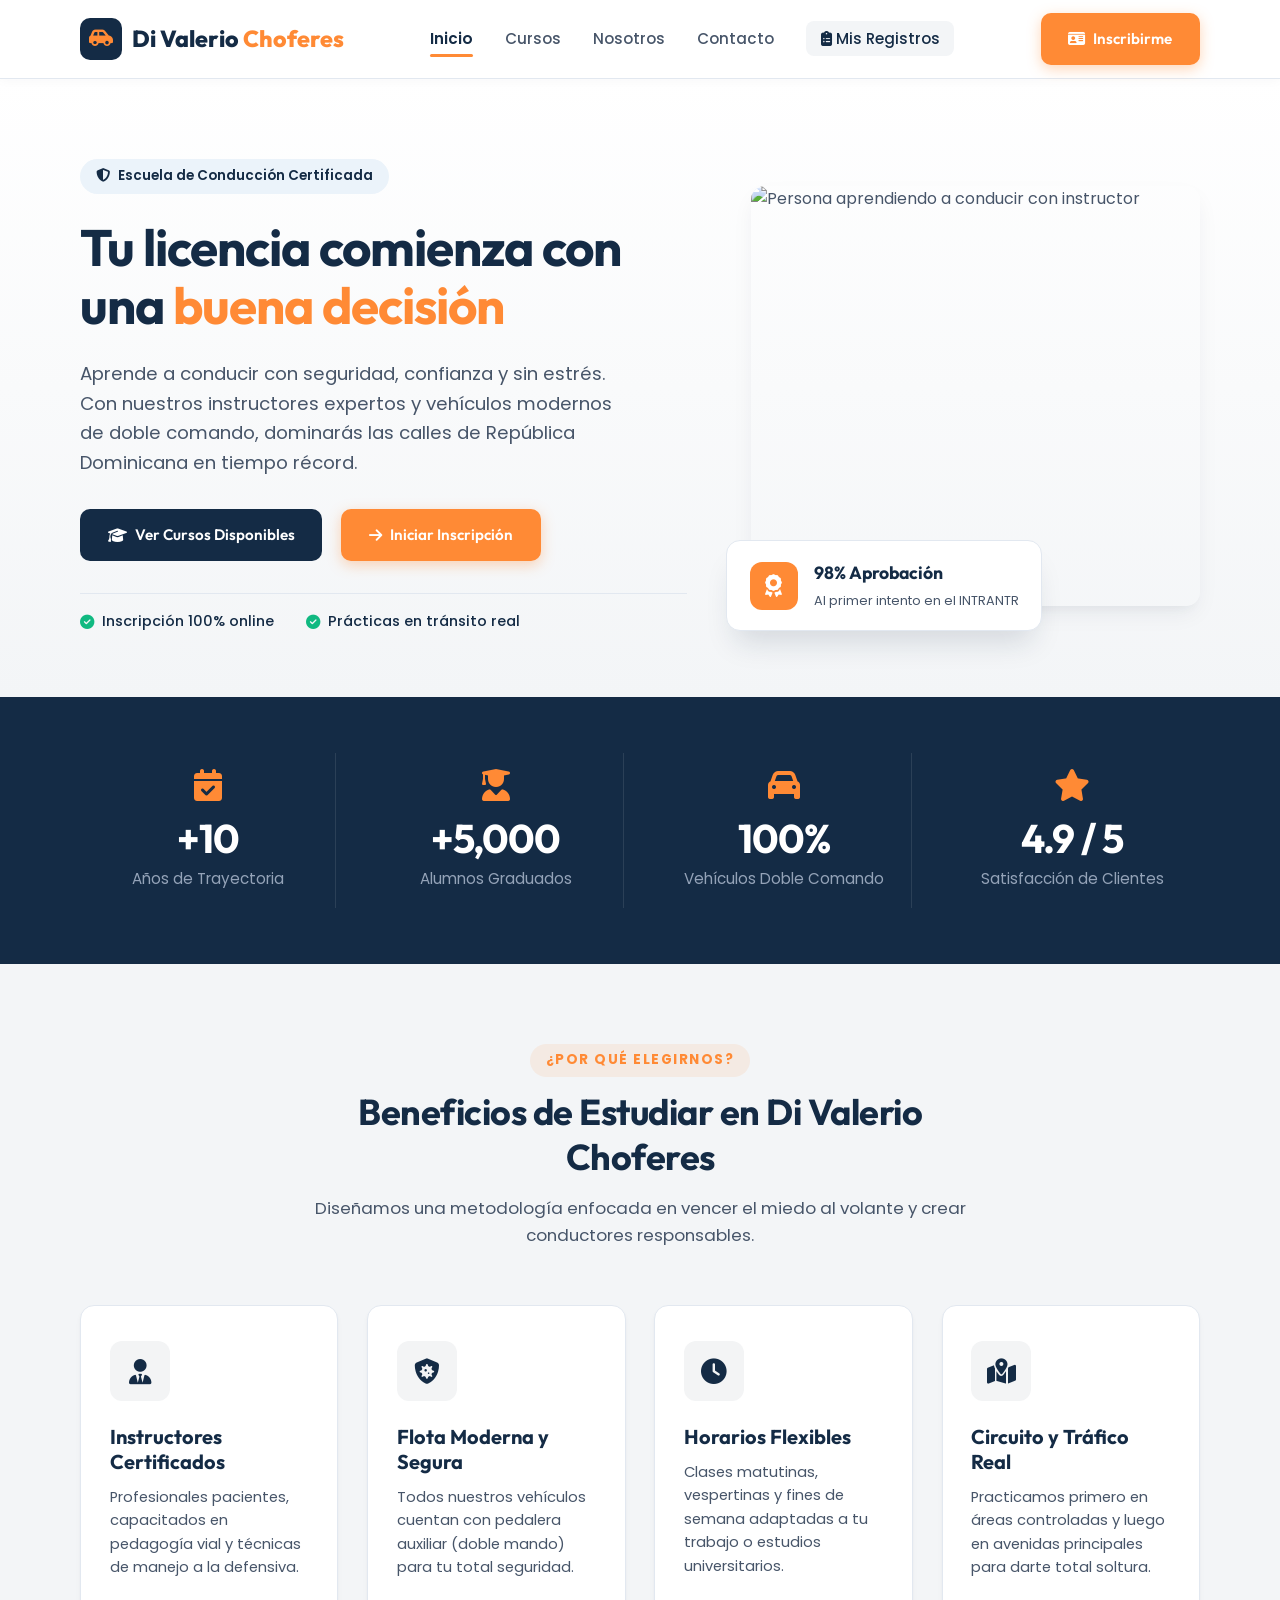
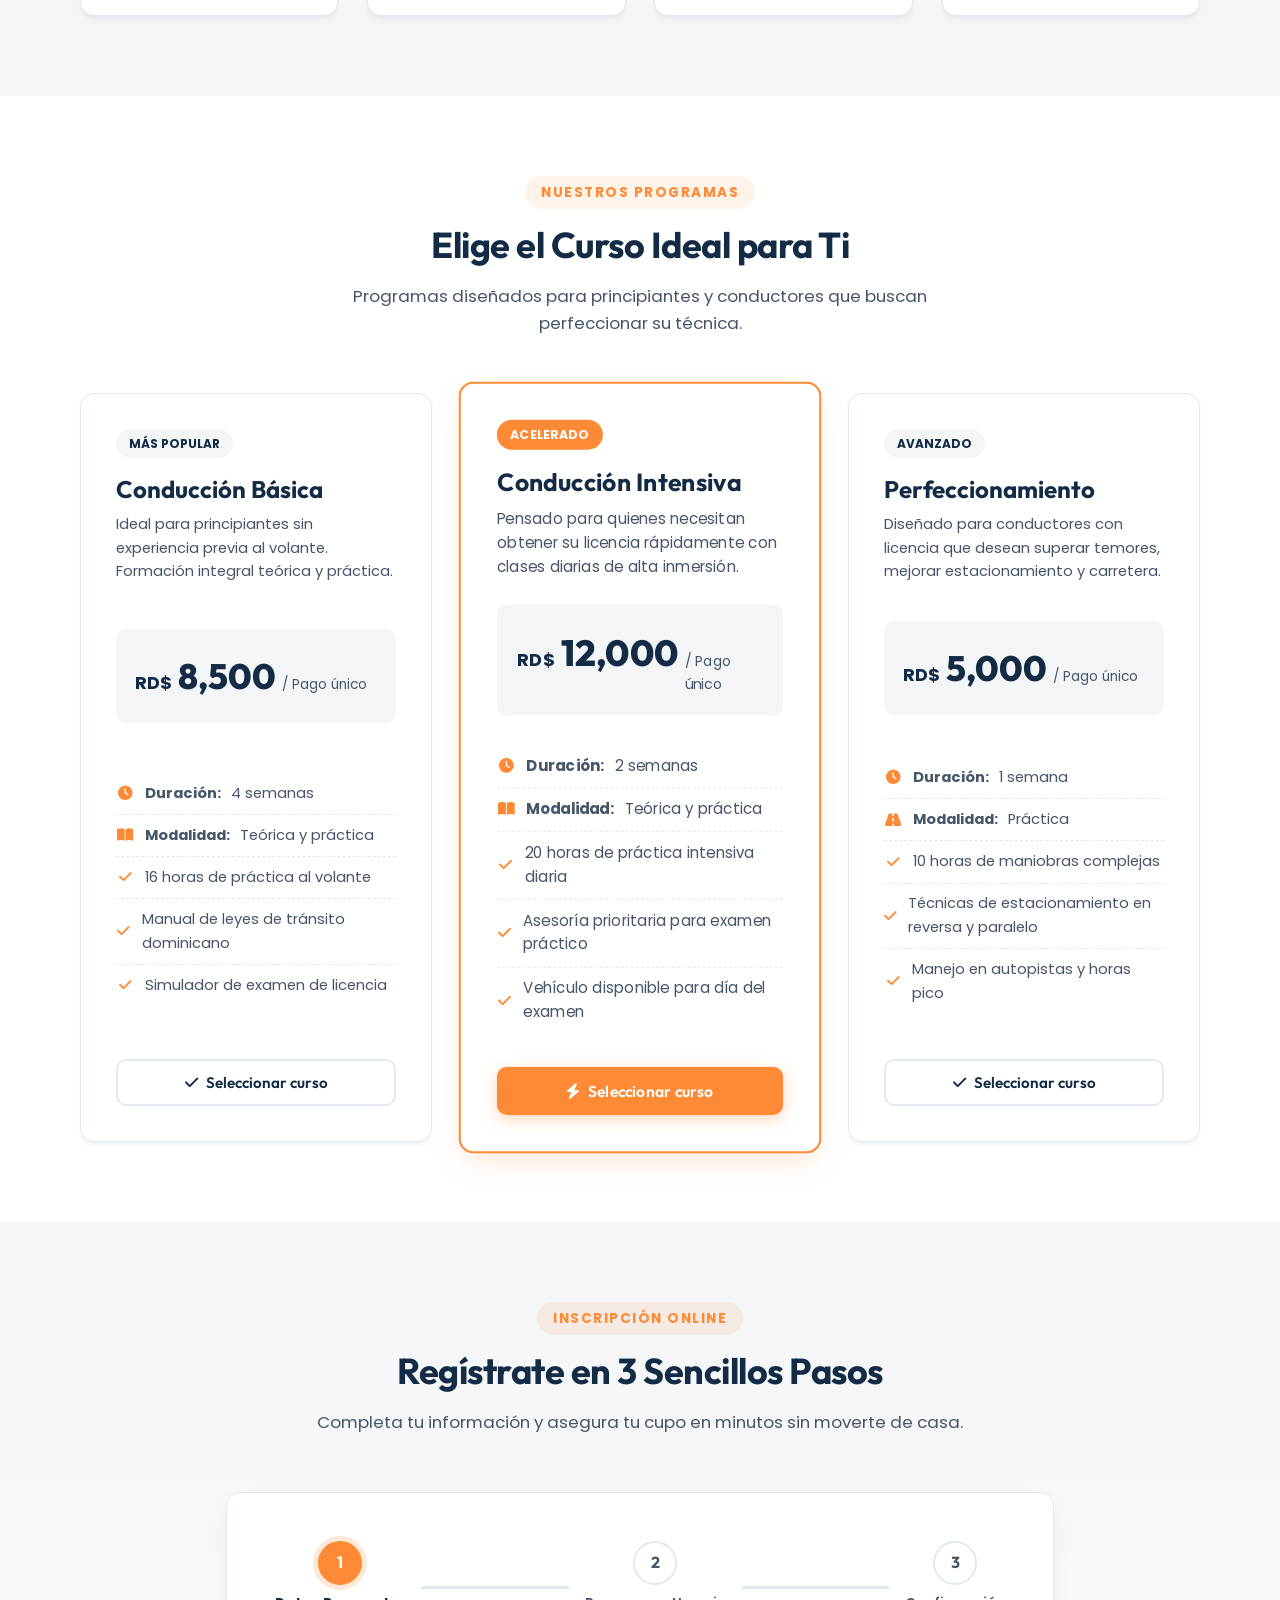
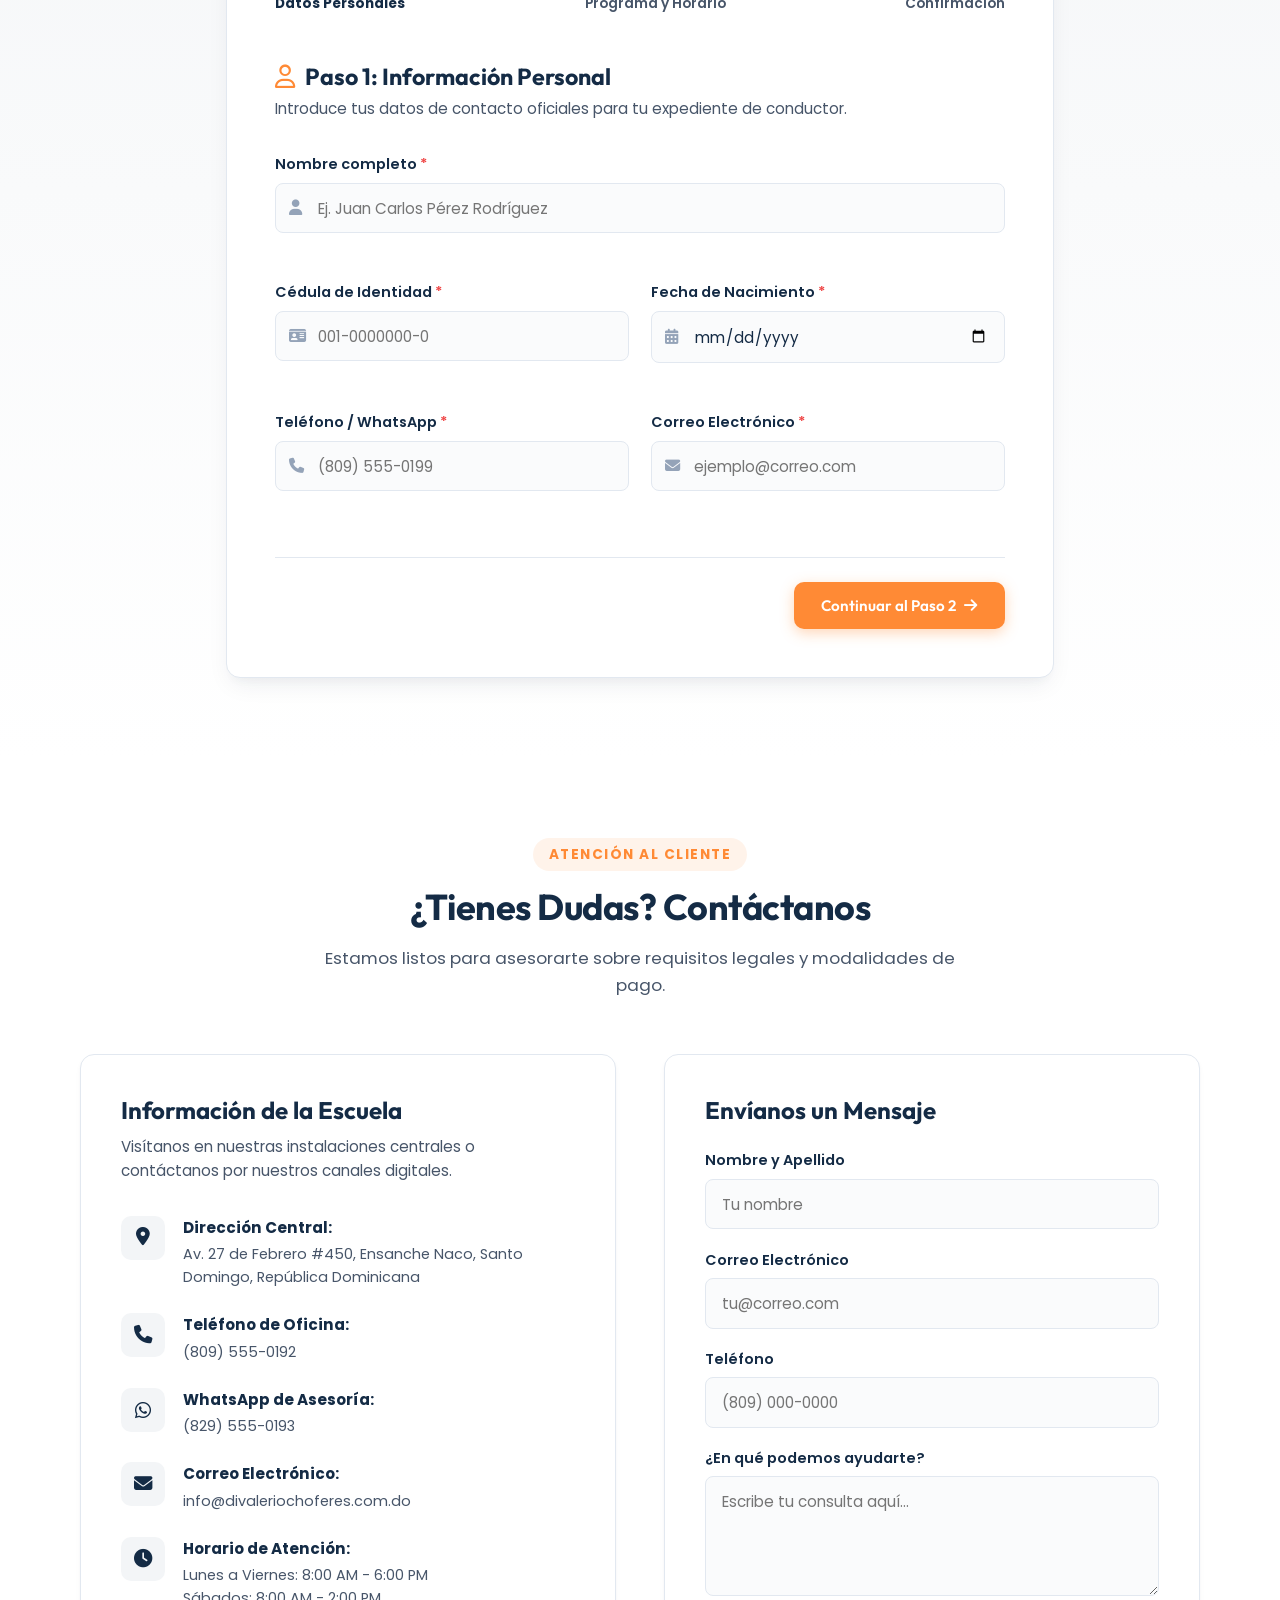
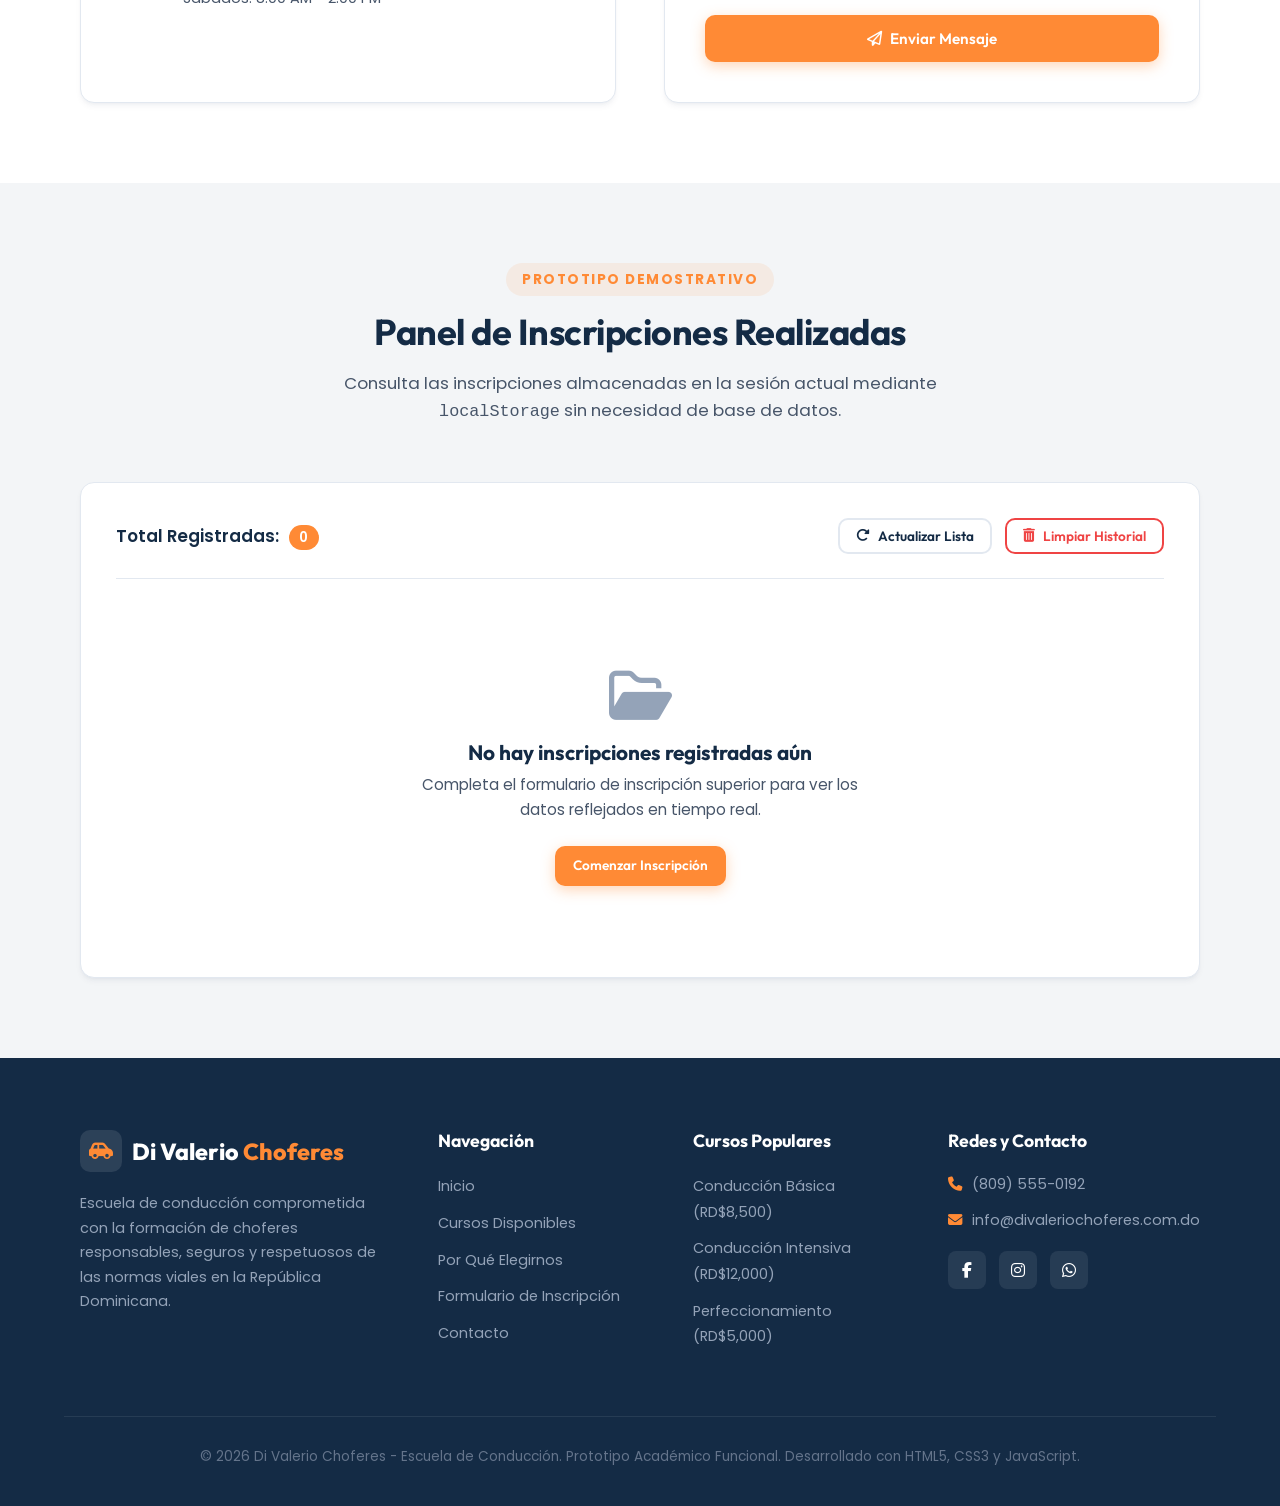
==== index.html @ 30ecd981 "Actualizando proyecto" ====
<!DOCTYPE html>
<html lang="es">
<head>
    <meta charset="UTF-8">
    <meta name="viewport" content="width=device-width, initial-scale=1.0">
    <title>Di Valerio Choferes | Escuela de Conducción</title>

    <link rel="preconnect" href="https://fonts.googleapis.com">
    <link rel="preconnect" href="https://fonts.gstatic.com" crossorigin>
    <link href="https://fonts.googleapis.com/css2?family=Outfit:wght@400;500;600;700;800&family=Poppins:wght@300;400;500;600&display=swap" rel="stylesheet">

    <link rel="stylesheet" href="https://cdnjs.cloudflare.com/ajax/libs/font-awesome/6.5.1/css/all.min.css">

    <link rel="stylesheet" href="css/estilos.css">
</head>
<body>

    <!-- =========================================================
         1. BARRA DE NAVEGACIÓN (HEADER & NAVBAR)
         Permite moverse entre las secciones y acceder al botón de inscripción.
    ========================================================== -->
    <header class="header">
        <nav class="navbar contenedor">

            <a href="#inicio" class="logo">
                <span class="logo-icono"><i class="fa-solid fa-car-side"></i></span>
                <span class="logo-texto">Di Valerio <span class="logo-resaltado">Choferes</span></span>
            </a>

            <ul class="nav-menu">
                <li><a href="#inicio" class="nav-enlace activo">Inicio</a></li>
                <li><a href="#cursos" class="nav-enlace">Cursos</a></li>
                <li><a href="#nosotros" class="nav-enlace">Nosotros</a></li>
                <li><a href="#contacto" class="nav-enlace">Contacto</a></li>
                <li><a href="#panel-inscripciones" class="nav-enlace enlace-panel"><i class="fa-solid fa-clipboard-list"></i> Mis Registros</a></li>
            </ul>

            <div class="nav-acciones">
                <a href="#inscripcion" class="btn btn-naranja">
                    <i class="fa-solid fa-id-card"></i> Inscribirme
                </a>
            </div>
        </nav>
    </header>

    <main>
        <!-- =========================================================
             2. SECCIÓN DE INICIO (HERO SECTION)
             Presenta la propuesta de valor y mensaje principal.
        ========================================================== -->
        <section id="inicio" class="hero-seccion">
            <div class="contenedor hero-grid">

                <div class="hero-contenido">
                    <span class="insignia"><i class="fa-solid fa-shield-halved"></i> Escuela de Conducción Certificada</span>
                    <h1 class="hero-titulo">Tu licencia comienza con una <span class="texto-naranja">buena decisión</span></h1>
                    <p class="hero-descripcion">
                        Aprende a conducir con seguridad, confianza y sin estrés. Con nuestros instructores expertos y 
                        vehículos modernos de doble comando, dominarás las calles de República Dominicana en tiempo récord.
                    </p>
                    
                    <div class="hero-botones">
                        <a href="#cursos" class="btn btn-azul">
                            <i class="fa-solid fa-graduation-cap"></i> Ver Cursos Disponibles
                        </a>
                        <a href="#inscripcion" class="btn btn-naranja">
                            <i class="fa-solid fa-arrow-right"></i> Iniciar Inscripción
                        </a>
                    </div>

                    <div class="hero-garantias">
                        <div class="garantia-item">
                            <i class="fa-solid fa-circle-check"></i>
                            <span>Inscripción 100% online</span>
                        </div>
                        <div class="garantia-item">
                            <i class="fa-solid fa-circle-check"></i>
                            <span>Prácticas en tránsito real</span>
                        </div>
                    </div>
                </div>

                <div class="hero-visual">
                    <div class="tarjeta-imagen-hero">

                        <img src="https://images.unsplash.com/photo-1449965408869-eaa3f722e40d?auto=format&fit=crop&w=800&q=80" alt="Persona aprendiendo a conducir con instructor" class="hero-img">
                        
                        <div class="tarjeta-flotante">
                            <div class="icono-flotante">
                                <i class="fa-solid fa-award"></i>
                            </div>
                            <div class="texto-flotante">
                                <strong>98% Aprobación</strong>
                                <span>Al primer intento en el INTRANTR</span>
                            </div>
                        </div>
                    </div>
                </div>
            </div>
        </section>

        <!-- =========================================================
             3. SECCIÓN DE ESTADÍSTICAS
             Muestra datos de confianza y credibilidad de la escuela.
        ========================================================== -->
        <section class="estadisticas-seccion">
            <div class="contenedor stats-grid">
                <div class="stat-card">
                    <i class="fa-solid fa-calendar-check stat-icono"></i>
                    <h3 class="stat-numero">+10</h3>
                    <p class="stat-etiqueta">Años de Trayectoria</p>
                </div>
                <div class="stat-card">
                    <i class="fa-solid fa-user-graduate stat-icono"></i>
                    <h3 class="stat-numero">+5,000</h3>
                    <p class="stat-etiqueta">Alumnos Graduados</p>
                </div>
                <div class="stat-card">
                    <i class="fa-solid fa-car stat-icono"></i>
                    <h3 class="stat-numero">100%</h3>
                    <p class="stat-etiqueta">Vehículos Doble Comando</p>
                </div>
                <div class="stat-card">
                    <i class="fa-solid fa-star stat-icono"></i>
                    <h3 class="stat-numero">4.9 / 5</h3>
                    <p class="stat-etiqueta">Satisfacción de Clientes</p>
                </div>
            </div>
        </section>

        <!-- =========================================================
             4. SECCIÓN NOSOTROS Y BENEFICIOS
             Explica por qué los alumnos eligen Di Valerio Choferes.
        ========================================================== -->
        <section id="nosotros" class="seccion beneficios-seccion">
            <div class="contenedor">
                <div class="seccion-encabezado">
                    <span class="subtitulo-seccion">¿Por qué elegirnos?</span>
                    <h2 class="titulo-seccion">Beneficios de Estudiar en Di Valerio Choferes</h2>
                    <p class="descripcion-seccion">Diseñamos una metodología enfocada en vencer el miedo al volante y crear conductores responsables.</p>
                </div>

                <div class="beneficios-grid">
                    <div class="beneficio-card">
                        <div class="beneficio-icono">
                            <i class="fa-solid fa-user-tie"></i>
                        </div>
                        <h3>Instructores Certificados</h3>
                        <p>Profesionales pacientes, capacitados en pedagogía vial y técnicas de manejo a la defensiva.</p>
                    </div>

                    <div class="beneficio-card">
                        <div class="beneficio-icono">
                            <i class="fa-solid fa-shield-virus"></i>
                        </div>
                        <h3>Flota Moderna y Segura</h3>
                        <p>Todos nuestros vehículos cuentan con pedalera auxiliar (doble mando) para tu total seguridad.</p>
                    </div>

                    <div class="beneficio-card">
                        <div class="beneficio-icono">
                            <i class="fa-solid fa-clock"></i>
                        </div>
                        <h3>Horarios Flexibles</h3>
                        <p>Clases matutinas, vespertinas y fines de semana adaptadas a tu trabajo o estudios universitarios.</p>
                    </div>

                    <div class="beneficio-card">
                        <div class="beneficio-icono">
                            <i class="fa-solid fa-map-location-dot"></i>
                        </div>
                        <h3>Circuito y Tráfico Real</h3>
                        <p>Practicamos primero en áreas controladas y luego en avenidas principales para darte total soltura.</p>
                    </div>
                </div>
            </div>
        </section>

        <!-- =========================================================
             5. SECCIÓN DE CURSOS
             Muestra los tres programas académicos con sus detalles y precios.
        ========================================================== -->
        <section id="cursos" class="seccion cursos-seccion">
            <div class="contenedor">
                <div class="seccion-encabezado">
                    <span class="subtitulo-seccion">Nuestros Programas</span>
                    <h2 class="titulo-seccion">Elige el Curso Ideal para Ti</h2>
                    <p class="descripcion-seccion">Programas diseñados para principiantes y conductores que buscan perfeccionar su técnica.</p>
                </div>

                <div class="cursos-grid">

                    <article class="curso-card" data-curso-id="basico">
                        <div class="curso-header">
                            <span class="curso-badge">Más Popular</span>
                            <h3 class="curso-titulo">Conducción Básica</h3>
                            <p class="curso-descripcion">Ideal para principiantes sin experiencia previa al volante. Formación integral teórica y práctica.</p>
                        </div>
                        <div class="curso-precio-box">
                            <span class="moneda">RD$</span>
                            <span class="precio">8,500</span>
                            <span class="pago-unico">/ Pago único</span>
                        </div>
                        <ul class="curso-detalles">
                            <li><i class="fa-solid fa-clock"></i> <strong>Duración:</strong> 4 semanas</li>
                            <li><i class="fa-solid fa-book-open"></i> <strong>Modalidad:</strong> Teórica y práctica</li>
                            <li><i class="fa-solid fa-check"></i> 16 horas de práctica al volante</li>
                            <li><i class="fa-solid fa-check"></i> Manual de leyes de tránsito dominicano</li>
                            <li><i class="fa-solid fa-check"></i> Simulador de examen de licencia</li>
                        </ul>
                        <div class="curso-footer">
                            <button class="btn btn-outline btn-seleccionar-curso" 
                                    data-nombre="Conducción Básica" 
                                    data-precio="8500" 
                                    data-duracion="4 semanas"
                                    data-modalidad="Teórica y práctica">
                                <i class="fa-solid fa-check"></i> Seleccionar curso
                            </button>
                        </div>
                    </article>

                    <article class="curso-card curso-destacado" data-curso-id="intensivo">
                        <div class="curso-header">
                            <span class="curso-badge badge-destacado">Acelerado</span>
                            <h3 class="curso-titulo">Conducción Intensiva</h3>
                            <p class="curso-descripcion">Pensado para quienes necesitan obtener su licencia rápidamente con clases diarias de alta inmersión.</p>
                        </div>
                        <div class="curso-precio-box">
                            <span class="moneda">RD$</span>
                            <span class="precio">12,000</span>
                            <span class="pago-unico">/ Pago único</span>
                        </div>
                        <ul class="curso-detalles">
                            <li><i class="fa-solid fa-clock"></i> <strong>Duración:</strong> 2 semanas</li>
                            <li><i class="fa-solid fa-book-open"></i> <strong>Modalidad:</strong> Teórica y práctica</li>
                            <li><i class="fa-solid fa-check"></i> 20 horas de práctica intensiva diaria</li>
                            <li><i class="fa-solid fa-check"></i> Asesoría prioritaria para examen práctico</li>
                            <li><i class="fa-solid fa-check"></i> Vehículo disponible para día del examen</li>
                        </ul>
                        <div class="curso-footer">
                            <button class="btn btn-naranja btn-seleccionar-curso" 
                                    data-nombre="Conducción Intensiva" 
                                    data-precio="12000" 
                                    data-duracion="2 semanas"
                                    data-modalidad="Teórica y práctica">
                                <i class="fa-solid fa-bolt"></i> Seleccionar curso
                            </button>
                        </div>
                    </article>

                    <article class="curso-card" data-curso-id="perfeccionamiento">
                        <div class="curso-header">
                            <span class="curso-badge">Avanzado</span>
                            <h3 class="curso-titulo">Perfeccionamiento</h3>
                            <p class="curso-descripcion">Diseñado para conductores con licencia que desean superar temores, mejorar estacionamiento y carretera.</p>
                        </div>
                        <div class="curso-precio-box">
                            <span class="moneda">RD$</span>
                            <span class="precio">5,000</span>
                            <span class="pago-unico">/ Pago único</span>
                        </div>
                        <ul class="curso-detalles">
                            <li><i class="fa-solid fa-clock"></i> <strong>Duración:</strong> 1 semana</li>
                            <li><i class="fa-solid fa-road"></i> <strong>Modalidad:</strong> Práctica</li>
                            <li><i class="fa-solid fa-check"></i> 10 horas de maniobras complejas</li>
                            <li><i class="fa-solid fa-check"></i> Técnicas de estacionamiento en reversa y paralelo</li>
                            <li><i class="fa-solid fa-check"></i> Manejo en autopistas y horas pico</li>
                        </ul>
                        <div class="curso-footer">
                            <button class="btn btn-outline btn-seleccionar-curso" 
                                    data-nombre="Perfeccionamiento de Conducción" 
                                    data-precio="5000" 
                                    data-duracion="1 semana"
                                    data-modalidad="Práctica">
                                <i class="fa-solid fa-check"></i> Seleccionar curso
                            </button>
                        </div>
                    </article>
                </div>
            </div>
        </section>

        <!-- =========================================================
             6. PROCESO DE INSCRIPCIÓN (FORMULARIO EN 3 PASOS)
             Flujo guiado para registrarse online sin acudir a la escuela.
        ========================================================== -->
        <section id="inscripcion" class="seccion inscripcion-seccion">
            <div class="contenedor contenedor-estrecho">
                <div class="seccion-encabezado">
                    <span class="subtitulo-seccion">Inscripción Online</span>
                    <h2 class="titulo-seccion">Regístrate en 3 Sencillos Pasos</h2>
                    <p class="descripcion-seccion">Completa tu información y asegura tu cupo en minutos sin moverte de casa.</p>
                </div>

                <div class="inscripcion-caja">

                    <div class="barra-pasos">
                        <div class="paso-indicador activo" id="indicador-paso-1">
                            <div class="paso-circulo">1</div>
                            <span class="paso-texto">Datos Personales</span>
                        </div>
                        <div class="paso-linea" id="linea-1"></div>
                        <div class="paso-indicador" id="indicador-paso-2">
                            <div class="paso-circulo">2</div>
                            <span class="paso-texto">Programa y Horario</span>
                        </div>
                        <div class="paso-linea" id="linea-2"></div>
                        <div class="paso-indicador" id="indicador-paso-3">
                            <div class="paso-circulo">3</div>
                            <span class="paso-texto">Confirmación</span>
                        </div>
                    </div>

                    <div id="mensaje-alerta" class="alerta oculto"></div>

                    <form id="formulario-inscripcion" novalidate>
                        
                        <div class="paso-bloque" id="paso-1">
                            <h3 class="paso-titulo"><i class="fa-regular fa-user"></i> Paso 1: Información Personal</h3>
                            <p class="paso-subtitulo">Introduce tus datos de contacto oficiales para tu expediente de conductor.</p>

                            <div class="formulario-grid">

                                <div class="campo-grupo campo-ancho-completo">
                                    <label for="nombre">Nombre completo <span class="requerido">*</span></label>
                                    <div class="input-con-icono">
                                        <i class="fa-solid fa-user"></i>
                                        <input type="text" id="nombre" name="nombre" placeholder="Ej. Juan Carlos Pérez Rodríguez" required>
                                    </div>
                                    <small class="error-texto" id="error-nombre"></small>
                                </div>

                                <div class="campo-grupo">
                                    <label for="cedula">Cédula de Identidad <span class="requerido">*</span></label>
                                    <div class="input-con-icono">
                                        <i class="fa-solid fa-id-card"></i>
                                        <input type="text" id="cedula" name="cedula" placeholder="001-0000000-0" maxlength="13" required>
                                    </div>
                                    <small class="error-texto" id="error-cedula"></small>
                                </div>

                                <div class="campo-grupo">
                                    <label for="fecha-nacimiento">Fecha de Nacimiento <span class="requerido">*</span></label>
                                    <div class="input-con-icono">
                                        <i class="fa-solid fa-calendar-days"></i>
                                        <input type="date" id="fecha-nacimiento" name="fecha-nacimiento" required>
                                    </div>
                                    <small class="error-texto" id="error-fecha-nacimiento"></small>
                                </div>

                                <div class="campo-grupo">
                                    <label for="telefono">Teléfono / WhatsApp <span class="requerido">*</span></label>
                                    <div class="input-con-icono">
                                        <i class="fa-solid fa-phone"></i>
                                        <input type="tel" id="telefono" name="telefono" placeholder="(809) 555-0199" required>
                                    </div>
                                    <small class="error-texto" id="error-telefono"></small>
                                </div>

                                <div class="campo-grupo">
                                    <label for="correo">Correo Electrónico <span class="requerido">*</span></label>
                                    <div class="input-con-icono">
                                        <i class="fa-solid fa-envelope"></i>
                                        <input type="email" id="correo" name="correo" placeholder="ejemplo@correo.com" required>
                                    </div>
                                    <small class="error-texto" id="error-correo"></small>
                                </div>
                            </div>

                            <div class="paso-botones fin">
                                <button type="button" class="btn btn-naranja" id="btn-paso1-siguiente">
                                    Continuar al Paso 2 <i class="fa-solid fa-arrow-right"></i>
                                </button>
                            </div>
                        </div>

                        <div class="paso-bloque oculto" id="paso-2">
                            <h3 class="paso-titulo"><i class="fa-solid fa-car"></i> Paso 2: Selección del Programa</h3>
                            <p class="paso-subtitulo">Selecciona el curso de tu interés, la modalidad y tu disponibilidad horaria.</p>

                            <div class="formulario-grid">

                                <div class="campo-grupo campo-ancho-completo">
                                    <label for="curso-seleccionado">Curso que desea realizar <span class="requerido">*</span></label>
                                    <div class="input-con-icono">
                                        <i class="fa-solid fa-graduation-cap"></i>
                                        <select id="curso-seleccionado" name="curso" required>
                                            <option value="">-- Selecciona un programa --</option>
                                            <option value="Conducción Básica" data-precio="8500" data-duracion="4 semanas">Conducción Básica (4 Semanas - RD$8,500)</option>
                                            <option value="Conducción Intensiva" data-precio="12000" data-duracion="2 semanas">Conducción Intensiva (2 Semanas - RD$12,000)</option>
                                            <option value="Perfeccionamiento de Conducción" data-precio="5000" data-duracion="1 semana">Perfeccionamiento de Conducción (1 Semana - RD$5,000)</option>
                                        </select>
                                    </div>
                                    <small class="error-texto" id="error-curso"></small>
                                </div>

                                <div class="campo-grupo">
                                    <label for="modalidad">Modalidad de Enseñanza <span class="requerido">*</span></label>
                                    <div class="input-con-icono">
                                        <i class="fa-solid fa-chalkboard-user"></i>
                                        <select id="modalidad" name="modalidad" required>
                                            <option value="">-- Selecciona modalidad --</option>
                                            <option value="Teórica y Práctica">Teórica y Práctica Presencial</option>
                                            <option value="Teórica Online + Práctica Presencial">Teórica Online + Práctica Presencial</option>
                                            <option value="Solo Práctica">Solo Práctica (Para avanzados)</option>
                                        </select>
                                    </div>
                                    <small class="error-texto" id="error-modalidad"></small>
                                </div>

                                <div class="campo-grupo">
                                    <label for="horario">Horario Preferido <span class="requerido">*</span></label>
                                    <div class="input-con-icono">
                                        <i class="fa-solid fa-clock"></i>
                                        <select id="horario" name="horario" required>
                                            <option value="">-- Selecciona horario --</option>
                                            <option value="Mañana: 8:00 AM - 10:00 AM">Mañana (8:00 AM - 10:00 AM)</option>
                                            <option value="Mediodía: 11:00 AM - 1:00 PM">Mediodía (11:00 AM - 1:00 PM)</option>
                                            <option value="Tarde: 3:00 PM - 5:00 PM">Tarde (3:00 PM - 5:00 PM)</option>
                                            <option value="Noche: 6:00 PM - 8:00 PM">Noche (6:00 PM - 8:00 PM)</option>
                                            <option value="Sabatino: 9:00 AM - 1:00 PM">Sábados intensivos (9:00 AM - 1:00 PM)</option>
                                        </select>
                                    </div>
                                    <small class="error-texto" id="error-horario"></small>
                                </div>

                                <div class="campo-grupo campo-ancho-completo">
                                    <label for="fecha-inicio">Fecha Tentativa de Inicio <span class="requerido">*</span></label>
                                    <div class="input-con-icono">
                                        <i class="fa-solid fa-calendar-check"></i>
                                        <input type="date" id="fecha-inicio" name="fecha-inicio" required>
                                    </div>
                                    <small class="error-texto" id="error-fecha-inicio"></small>
                                </div>
                            </div>

                            <div class="paso-botones">
                                <button type="button" class="btn btn-outline" id="btn-paso2-anterior">
                                    <i class="fa-solid fa-arrow-left"></i> Regresar al Paso 1
                                </button>
                                <button type="button" class="btn btn-naranja" id="btn-paso2-siguiente">
                                    Continuar al Paso 3 <i class="fa-solid fa-arrow-right"></i>
                                </button>
                            </div>
                        </div>

                        <div class="paso-bloque oculto" id="paso-3">
                            <h3 class="paso-titulo"><i class="fa-solid fa-clipboard-check"></i> Paso 3: Confirmación y Resumen</h3>
                            <p class="paso-subtitulo">Revisa los datos de tu inscripción antes de confirmar la solicitud.</p>

                            <div class="resumen-tarjeta">
                                <div class="resumen-seccion">
                                    <h4><i class="fa-solid fa-user-check"></i> Alumno Inscrito</h4>
                                    <div class="resumen-grid">
                                        <p><strong>Nombre:</strong> <span id="resumen-nombre">-</span></p>
                                        <p><strong>Cédula:</strong> <span id="resumen-cedula">-</span></p>
                                        <p><strong>Teléfono:</strong> <span id="resumen-telefono">-</span></p>
                                        <p><strong>Correo:</strong> <span id="resumen-correo">-</span></p>
                                    </div>
                                </div>

                                <div class="resumen-seccion">
                                    <h4><i class="fa-solid fa-graduation-cap"></i> Detalles del Curso</h4>
                                    <div class="resumen-grid">
                                        <p><strong>Programa:</strong> <span id="resumen-curso">-</span></p>
                                        <p><strong>Duración:</strong> <span id="resumen-duracion">-</span></p>
                                        <p><strong>Modalidad:</strong> <span id="resumen-modalidad">-</span></p>
                                        <p><strong>Horario:</strong> <span id="resumen-horario">-</span></p>
                                        <p><strong>Fecha de Inicio:</strong> <span id="resumen-fecha-inicio">-</span></p>
                                    </div>
                                </div>

                                <div class="resumen-total">
                                    <span>Total a Pagar:</span>
                                    <strong id="resumen-precio">RD$0</strong>
                                </div>
                            </div>

                            <div class="terminos-caja">
                                <label class="checkbox-label" for="terminos">
                                    <input type="checkbox" id="terminos" name="terminos">
                                    <span>He leído y acepto los <a href="#contacto" class="enlace-terminos">términos y condiciones</a> del servicio, políticas de seguridad vial y reglamento de Di Valerio Choferes.</span>
                                </label>
                                <small class="error-texto" id="error-terminos"></small>
                            </div>

                            <div class="paso-botones">
                                <button type="button" class="btn btn-outline" id="btn-paso3-anterior">
                                    <i class="fa-solid fa-arrow-left"></i> Modificar Datos
                                </button>
                                <button type="submit" class="btn btn-verde" id="btn-confirmar-inscripcion">
                                    <i class="fa-solid fa-circle-check"></i> Confirmar Inscripción
                                </button>
                            </div>
                        </div>
                    </form>

                    <!-- ==================== PANTALLA DE ÉXITO ==================== -->
                    <!-- Se muestra únicamente tras confirmar la inscripción de forma exitosa -->
                    <div id="pantalla-exito" class="pantalla-exito oculto">
                        <div class="icono-exito">
                            <i class="fa-solid fa-circle-check"></i>
                        </div>
                        <h3 class="exito-titulo">¡Inscripción Confirmada con Éxito!</h3>
                        <p class="exito-subtitulo">
                            Bienvenido/a a la familia de <strong>Di Valerio Choferes</strong>, <span id="exito-nombre-alumno"></span>.
                        </p>

                        <div class="exito-codigo-box">
                            <span class="codigo-etiqueta">Tu Número Oficial de Inscripción:</span>
                            <div class="codigo-numero" id="exito-numero-inscripcion">DVC-0000-0000</div>
                            <small class="codigo-nota">Guarda este número para seguimiento y trámites administrativos.</small>
                        </div>

                        <div class="exito-instrucciones">
                            <h4><i class="fa-solid fa-circle-info"></i> Próximos Pasos:</h4>
                            <ul>
                                <li>Te hemos enviado un correo de bienvenida con el programa detallado.</li>
                                <li>Nuestro equipo de coordinación te llamará para validar tus documentos.</li>
                                <li>Podrás consultar tu inscripción en cualquier momento desde la sección <strong>Mis Registros</strong>.</li>
                            </ul>
                        </div>

                        <div class="exito-botones">
                            <button type="button" class="btn btn-naranja" id="btn-nueva-inscripcion">
                                <i class="fa-solid fa-plus"></i> Realizar Otra Inscripción
                            </button>
                            <a href="#panel-inscripciones" class="btn btn-azul" id="btn-ver-en-panel">
                                <i class="fa-solid fa-list-check"></i> Ver en Mis Registros
                            </a>
                        </div>
                    </div>

                </div>
            </div>
        </section>

        <!-- =========================================================
             7. SECCIÓN DE CONTACTO
             Información de la sede ficticia y formulario de dudas.
        ========================================================== -->
        <section id="contacto" class="seccion contacto-seccion">
            <div class="contenedor">
                <div class="seccion-encabezado">
                    <span class="subtitulo-seccion">Atención al Cliente</span>
                    <h2 class="titulo-seccion">¿Tienes Dudas? Contáctanos</h2>
                    <p class="descripcion-seccion">Estamos listos para asesorarte sobre requisitos legales y modalidades de pago.</p>
                </div>

                <div class="contacto-grid">

                    <div class="contacto-info-tarjeta">
                        <h3>Información de la Escuela</h3>
                        <p class="contacto-intro">Visítanos en nuestras instalaciones centrales o contáctanos por nuestros canales digitales.</p>

                        <div class="contacto-items">
                            <div class="contacto-item">
                                <div class="item-icono"><i class="fa-solid fa-location-dot"></i></div>
                                <div>
                                    <strong>Dirección Central:</strong>
                                    <p>Av. 27 de Febrero #450, Ensanche Naco, Santo Domingo, República Dominicana</p>
                                </div>
                            </div>

                            <div class="contacto-item">
                                <div class="item-icono"><i class="fa-solid fa-phone"></i></div>
                                <div>
                                    <strong>Teléfono de Oficina:</strong>
                                    <p>(809) 555-0192</p>
                                </div>
                            </div>

                            <div class="contacto-item">
                                <div class="item-icono"><i class="fa-brands fa-whatsapp"></i></div>
                                <div>
                                    <strong>WhatsApp de Asesoría:</strong>
                                    <p>(829) 555-0193</p>
                                </div>
                            </div>

                            <div class="contacto-item">
                                <div class="item-icono"><i class="fa-solid fa-envelope"></i></div>
                                <div>
                                    <strong>Correo Electrónico:</strong>
                                    <p>info@divaleriochoferes.com.do</p>
                                </div>
                            </div>

                            <div class="contacto-item">
                                <div class="item-icono"><i class="fa-solid fa-clock"></i></div>
                                <div>
                                    <strong>Horario de Atención:</strong>
                                    <p>Lunes a Viernes: 8:00 AM - 6:00 PM<br>Sábados: 8:00 AM - 2:00 PM</p>
                                </div>
                            </div>
                        </div>
                    </div>

                    <div class="contacto-formulario-tarjeta">
                        <h3>Envíanos un Mensaje</h3>
                        <form id="formulario-contacto" novalidate>
                            <div class="campo-grupo">
                                <label for="contacto-nombre">Nombre y Apellido</label>
                                <input type="text" id="contacto-nombre" placeholder="Tu nombre" required>
                            </div>

                            <div class="campo-grupo">
                                <label for="contacto-correo">Correo Electrónico</label>
                                <input type="email" id="contacto-correo" placeholder="tu@correo.com" required>
                            </div>

                            <div class="campo-grupo">
                                <label for="contacto-telefono">Teléfono</label>
                                <input type="tel" id="contacto-telefono" placeholder="(809) 000-0000">
                            </div>

                            <div class="campo-grupo">
                                <label for="contacto-mensaje">¿En qué podemos ayudarte?</label>
                                <textarea id="contacto-mensaje" rows="4" placeholder="Escribe tu consulta aquí..." required></textarea>
                            </div>

                            <button type="submit" class="btn btn-naranja btn-bloque">
                                <i class="fa-regular fa-paper-plane"></i> Enviar Mensaje
                            </button>
                            <div id="contacto-mensaje-alerta" class="alerta oculto"></div>
                        </form>
                    </div>
                </div>
            </div>
        </section>

        <!-- =========================================================
             8. PANEL DE INSCRIPCIONES (CONSULTA CON LOCALSTORAGE)
             Permite ver en vivo las inscripciones guardadas en el navegador.
        ========================================================== -->
        <section id="panel-inscripciones" class="seccion panel-seccion">
            <div class="contenedor">
                <div class="seccion-encabezado">
                    <span class="subtitulo-seccion">Prototipo Demostrativo</span>
                    <h2 class="titulo-seccion">Panel de Inscripciones Realizadas</h2>
                    <p class="descripcion-seccion">Consulta las inscripciones almacenadas en la sesión actual mediante <code>localStorage</code> sin necesidad de base de datos.</p>
                </div>

                <div class="panel-caja">

                    <div class="panel-barra">
                        <div class="panel-conteo">
                            Total Registradas: <span class="badge-conteo" id="contador-inscripciones">0</span>
                        </div>
                        <div class="panel-acciones">
                            <button type="button" class="btn btn-sm btn-outline" id="btn-recargar-panel">
                                <i class="fa-solid fa-rotate-right"></i> Actualizar Lista
                            </button>
                            <button type="button" class="btn btn-sm btn-peligro" id="btn-limpiar-historial">
                                <i class="fa-solid fa-trash-can"></i> Limpiar Historial
                            </button>
                        </div>
                    </div>

                    <div id="panel-vacio" class="panel-estado-vacio">
                        <i class="fa-regular fa-folder-open icono-vacio"></i>
                        <h4>No hay inscripciones registradas aún</h4>
                        <p>Completa el formulario de inscripción superior para ver los datos reflejados en tiempo real.</p>
                        <a href="#inscripcion" class="btn btn-sm btn-naranja">Comenzar Inscripción</a>
                    </div>

                    <div id="panel-lista-inscripciones" class="panel-grid-registros oculto">
                    </div>
                </div>
            </div>
        </section>
    </main>

    <!-- =========================================================
         9. PIE DE PÁGINA (FOOTER)
    ========================================================== -->
    <footer class="footer">
        <div class="contenedor footer-grid">
            <div class="footer-columna">
                <div class="logo logo-footer">
                    <span class="logo-icono"><i class="fa-solid fa-car-side"></i></span>
                    <span class="logo-texto">Di Valerio <span class="texto-naranja">Choferes</span></span>
                </div>
                <p class="footer-desc">
                    Escuela de conducción comprometida con la formación de choferes responsables, seguros y respetuosos de las normas viales en la República Dominicana.
                </p>
            </div>

            <div class="footer-columna">
                <h4 class="footer-titulo">Navegación</h4>
                <ul class="footer-links">
                    <li><a href="#inicio">Inicio</a></li>
                    <li><a href="#cursos">Cursos Disponibles</a></li>
                    <li><a href="#nosotros">Por Qué Elegirnos</a></li>
                    <li><a href="#inscripcion">Formulario de Inscripción</a></li>
                    <li><a href="#contacto">Contacto</a></li>
                </ul>
            </div>

            <div class="footer-columna">
                <h4 class="footer-titulo">Cursos Populares</h4>
                <ul class="footer-links">
                    <li><a href="#cursos">Conducción Básica (RD$8,500)</a></li>
                    <li><a href="#cursos">Conducción Intensiva (RD$12,000)</a></li>
                    <li><a href="#cursos">Perfeccionamiento (RD$5,000)</a></li>
                </ul>
            </div>

            <div class="footer-columna">
                <h4 class="footer-titulo">Redes y Contacto</h4>
                <p class="footer-contacto-texto"><i class="fa-solid fa-phone"></i> (809) 555-0192</p>
                <p class="footer-contacto-texto"><i class="fa-solid fa-envelope"></i> info@divaleriochoferes.com.do</p>
                <div class="footer-redes">
                    <a href="#" aria-label="Facebook"><i class="fa-brands fa-facebook-f"></i></a>
                    <a href="#" aria-label="Instagram"><i class="fa-brands fa-instagram"></i></a>
                    <a href="#" aria-label="WhatsApp"><i class="fa-brands fa-whatsapp"></i></a>
                </div>
            </div>
        </div>

        <div class="footer-derechos">
            <div class="contenedor">
                <p>&copy; 2026 Di Valerio Choferes - Escuela de Conducción. Prototipo Académico Funcional. Desarrollado con HTML5, CSS3 y JavaScript.</p>
            </div>
        </div>
    </footer>

    <script src="js/script.js"></script>
</body>
</html>
---- css/estilos.css ----
/* ==========================================================================
   DI VALERIO CHOFERES - HOJA DE ESTILOS CSS3
   ========================================================================== */

/* --------------------------------------------------------------------------
   1. VARIABLES CSS (CUSTOM PROPERTIES)
   Las variables permiten definir los colores y valores recurrentes en un solo
   lugar para facilitar el mantenimiento y garantizar la coherencia visual.
-------------------------------------------------------------------------- */
:root {
    /* Paleta de colores oficial del proyecto */
    --color-azul-oscuro: #142B45;   /* Color primario para títulos, navbar y elementos clave */
    --color-naranja: #FF8A35;       /* Color de acento para botones de acción y destacados */
    --color-naranja-hover: #E87622; /* Variante ligeramente más oscura para estados hover */
    --color-blanco: #FFFFFF;        /* Fondos limpios y tarjetas */
    --color-gris-claro: #F3F5F7;    /* Fondo de secciones alternas y contenedores */
    --color-gris-oscuro: #475569;   /* Color de párrafos y textos secundarios */
    
    /* Colores funcionales para validaciones y estados */
    --color-verde: #10B981;         /* Éxito y confirmación */
    --color-verde-fondo: #ECFDF5;
    --color-rojo: #EF4444;          /* Errores y alertas */
    --color-rojo-fondo: #FEF2F2;
    --color-borde: #E2E8F0;         /* Líneas sutiles divisorias */

    /* Tipografías modernas desde Google Fonts */
    --fuente-titulos: 'Outfit', -apple-system, BlinkMacSystemFont, sans-serif;
    --fuente-texto: 'Poppins', -apple-system, BlinkMacSystemFont, sans-serif;

    /* Sombras suaves para dar profundidad y elevación moderna */
    --sombra-suave: 0 4px 6px -1px rgba(20, 43, 69, 0.05), 0 2px 4px -2px rgba(20, 43, 69, 0.05);
    --sombra-tarjeta: 0 10px 25px -5px rgba(20, 43, 69, 0.08), 0 8px 10px -6px rgba(20, 43, 69, 0.04);
    --sombra-hover: 0 20px 30px -10px rgba(20, 43, 69, 0.15);

    /* Bordes redondeados elegantes */
    --radio-tarjeta: 14px;
    --radio-boton: 10px;
    --radio-input: 8px;

    /* Transición suave para micro-interacciones */
    --transicion: all 0.25s ease-in-out;
}

/* --------------------------------------------------------------------------
   2. REINICIO BÁSICO (CSS RESET) Y ESTILOS GLOBALES
-------------------------------------------------------------------------- */
* {
    margin: 0;
    padding: 0;
    box-sizing: border-box; /* Asegura que el padding no altere el ancho de los elementos */
}

html {
    scroll-behavior: smooth; /* Desplazamiento suave al hacer clic en enlaces del menú */
    font-size: 16px;
}

body {
    font-family: var(--fuente-texto);
    color: var(--color-gris-oscuro);
    background-color: var(--color-blanco);
    line-height: 1.6;
    -webkit-font-smoothing: antialiased;
}

/* Estilos de encabezados */
h1, h2, h3, h4, h5, h6 {
    font-family: var(--fuente-titulos);
    color: var(--color-azul-oscuro);
    font-weight: 700;
    line-height: 1.25;
}

p {
    margin-bottom: 0.75rem;
}

a {
    text-decoration: none;
    color: inherit;
    transition: var(--transicion);
}

img {
    max-width: 100%;
    height: auto;
    display: block;
}

/* Clase de utilidad para ocultar elementos mediante JavaScript */
.oculto {
    display: none !important;
}

/* --------------------------------------------------------------------------
   3. CONTENEDORES Y ESTRUCTURA GENERAL
-------------------------------------------------------------------------- */
.contenedor {
    width: 90%;
    max-width: 1200px;
    margin: 0 auto;
    padding: 0 1rem;
}

.contenedor-estrecho {
    max-width: 860px;
}

.seccion {
    padding: 5rem 0;
}

.seccion-encabezado {
    text-align: center;
    max-width: 680px;
    margin: 0 auto 3.5rem auto;
}

.subtitulo-seccion {
    display: inline-block;
    font-size: 0.85rem;
    font-weight: 700;
    text-transform: uppercase;
    letter-spacing: 1.5px;
    color: var(--color-naranja);
    background-color: rgba(255, 138, 53, 0.1);
    padding: 0.35rem 1rem;
    border-radius: 50px;
    margin-bottom: 0.8rem;
}

.titulo-seccion {
    font-size: 2.25rem;
    margin-bottom: 1rem;
    letter-spacing: -0.5px;
}

.descripcion-seccion {
    font-size: 1.05rem;
    color: var(--color-gris-oscuro);
}

.texto-naranja {
    color: var(--color-naranja);
}

/* --------------------------------------------------------------------------
   4. BOTONES REUTILIZABLES (SISTEMA DE DISEÑO)
-------------------------------------------------------------------------- */
.btn {
    display: inline-flex;
    align-items: center;
    justify-content: center;
    gap: 0.5rem;
    padding: 0.75rem 1.6rem;
    font-family: var(--fuente-titulos);
    font-size: 0.95rem;
    font-weight: 600;
    border-radius: var(--radio-boton);
    border: 2px solid transparent;
    cursor: pointer;
    transition: var(--transicion);
    text-align: center;
}

.btn:active {
    transform: scale(0.98);
}

/* Botón Naranja (Acción Primaria / CTA) */
.btn-naranja {
    background-color: var(--color-naranja);
    color: var(--color-blanco);
    box-shadow: 0 4px 14px rgba(255, 138, 53, 0.35);
}

.btn-naranja:hover {
    background-color: var(--color-naranja-hover);
    box-shadow: 0 6px 20px rgba(255, 138, 53, 0.45);
    transform: translateY(-2px);
}

/* Botón Azul Oscuro */
.btn-azul {
    background-color: var(--color-azul-oscuro);
    color: var(--color-blanco);
}

.btn-azul:hover {
    background-color: #1e3d60;
    transform: translateY(-2px);
    box-shadow: 0 6px 18px rgba(20, 43, 69, 0.25);
}

/* Botón Verde (Confirmación final) */
.btn-verde {
    background-color: var(--color-verde);
    color: var(--color-blanco);
    box-shadow: 0 4px 14px rgba(16, 185, 129, 0.3);
}

.btn-verde:hover {
    background-color: #059669;
    transform: translateY(-2px);
}

/* Botón Outline / Secundario */
.btn-outline {
    background-color: transparent;
    color: var(--color-azul-oscuro);
    border-color: var(--color-borde);
}

.btn-outline:hover {
    border-color: var(--color-azul-oscuro);
    background-color: rgba(20, 43, 69, 0.03);
}

/* Botón Pequeño */
.btn-sm {
    padding: 0.45rem 1rem;
    font-size: 0.85rem;
}

/* Botón Peligro / Borrado */
.btn-peligro {
    background-color: transparent;
    color: var(--color-rojo);
    border-color: var(--color-rojo);
}

.btn-peligro:hover {
    background-color: var(--color-rojo);
    color: var(--color-blanco);
}

.btn-bloque {
    width: 100%;
}

/* --------------------------------------------------------------------------
   5. BARRA DE NAVEGACIÓN (HEADER & NAVBAR)
-------------------------------------------------------------------------- */
.header {
    position: sticky;
    top: 0;
    z-index: 1000;
    background-color: rgba(255, 255, 255, 0.95);
    backdrop-filter: blur(10px);
    border-bottom: 1px solid var(--color-borde);
    box-shadow: 0 2px 10px rgba(20, 43, 69, 0.03);
}

.navbar {
    display: flex;
    align-items: center;
    justify-content: space-between;
    height: 78px;
}

/* Logotipo */
.logo {
    display: flex;
    align-items: center;
    gap: 0.6rem;
    font-family: var(--fuente-titulos);
    font-size: 1.45rem;
    font-weight: 800;
    color: var(--color-azul-oscuro);
}

.logo-icono {
    display: flex;
    align-items: center;
    justify-content: center;
    width: 42px;
    height: 42px;
    background-color: var(--color-azul-oscuro);
    color: var(--color-naranja);
    border-radius: 10px;
    font-size: 1.2rem;
}

.logo-resaltado {
    color: var(--color-naranja);
}

/* Enlaces del menú */
.nav-menu {
    display: flex;
    align-items: center;
    gap: 2rem;
    list-style: none;
}

.nav-enlace {
    font-size: 0.95rem;
    font-weight: 500;
    color: var(--color-gris-oscuro);
    padding: 0.5rem 0;
    position: relative;
}

.nav-enlace:hover,
.nav-enlace.activo {
    color: var(--color-azul-oscuro);
    font-weight: 600;
}

.nav-enlace::after {
    content: '';
    position: absolute;
    bottom: 0;
    left: 0;
    width: 0%;
    height: 3px;
    background-color: var(--color-naranja);
    border-radius: 2px;
    transition: var(--transicion);
}

.nav-enlace:hover::after,
.nav-enlace.activo::after {
    width: 100%;
}

.enlace-panel {
    color: var(--color-azul-oscuro);
    background-color: var(--color-gris-claro);
    padding: 0.45rem 0.9rem;
    border-radius: 8px;
}

.enlace-panel::after {
    display: none;
}

/* --------------------------------------------------------------------------
   6. SECCIÓN INICIO / HERO
-------------------------------------------------------------------------- */
.hero-seccion {
    padding: 5rem 0 4rem 0;
    background: linear-gradient(180deg, #FFFFFF 0%, var(--color-gris-claro) 100%);
    overflow: hidden;
}

.hero-grid {
    display: grid;
    grid-template-columns: 1.15fr 0.85fr;
    align-items: center;
    gap: 4rem;
}

.insignia {
    display: inline-flex;
    align-items: center;
    gap: 0.5rem;
    background-color: #EBF3FA;
    color: var(--color-azul-oscuro);
    font-size: 0.85rem;
    font-weight: 600;
    padding: 0.4rem 1rem;
    border-radius: 50px;
    margin-bottom: 1.5rem;
}

.hero-titulo {
    font-size: 3.2rem;
    line-height: 1.15;
    margin-bottom: 1.5rem;
    letter-spacing: -1px;
}

.hero-descripcion {
    font-size: 1.15rem;
    color: var(--color-gris-oscuro);
    margin-bottom: 2rem;
    max-width: 540px;
}

.hero-botones {
    display: flex;
    gap: 1.2rem;
    margin-bottom: 2rem;
}

.hero-garantias {
    display: flex;
    gap: 2rem;
    padding-top: 1rem;
    border-top: 1px solid var(--color-borde);
}

.garantia-item {
    display: flex;
    align-items: center;
    gap: 0.5rem;
    font-size: 0.9rem;
    font-weight: 500;
    color: var(--color-azul-oscuro);
}

.garantia-item i {
    color: var(--color-verde);
}

/* Imagen y tarjeta flotante del Hero */
.hero-visual {
    position: relative;
}

.tarjeta-imagen-hero {
    position: relative;
    border-radius: var(--radio-tarjeta);
    box-shadow: var(--sombra-tarjeta);
}

.hero-img {
    width: 100%;
    height: 420px;
    object-fit: cover;
    border-radius: var(--radio-tarjeta);
}

.tarjeta-flotante {
    position: absolute;
    bottom: -25px;
    left: -25px;
    background-color: var(--color-blanco);
    padding: 1.1rem 1.4rem;
    border-radius: var(--radio-tarjeta);
    box-shadow: var(--sombra-hover);
    display: flex;
    align-items: center;
    gap: 1rem;
    border: 1px solid var(--color-borde);
}

.icono-flotante {
    width: 48px;
    height: 48px;
    background-color: var(--color-naranja);
    color: var(--color-blanco);
    border-radius: 12px;
    display: flex;
    align-items: center;
    justify-content: center;
    font-size: 1.4rem;
}

.texto-flotante strong {
    display: block;
    color: var(--color-azul-oscuro);
    font-size: 1.1rem;
    font-family: var(--fuente-titulos);
}

.texto-flotante span {
    font-size: 0.8rem;
    color: var(--color-gris-oscuro);
}

/* --------------------------------------------------------------------------
   7. SECCIÓN DE ESTADÍSTICAS
-------------------------------------------------------------------------- */
.estadisticas-seccion {
    background-color: var(--color-azul-oscuro);
    color: var(--color-blanco);
    padding: 3.5rem 0;
}

.stats-grid {
    display: grid;
    grid-template-columns: repeat(4, 1fr);
    gap: 2rem;
    text-align: center;
}

.stat-card {
    padding: 1rem;
    border-right: 1px solid rgba(255, 255, 255, 0.1);
}

.stat-card:last-child {
    border-right: none;
}

.stat-icono {
    font-size: 2rem;
    color: var(--color-naranja);
    margin-bottom: 0.75rem;
}

.stat-numero {
    font-size: 2.5rem;
    color: var(--color-blanco);
    margin-bottom: 0.25rem;
    letter-spacing: -1px;
}

.stat-etiqueta {
    font-size: 0.95rem;
    color: #94A3B8;
    margin-bottom: 0;
}

/* --------------------------------------------------------------------------
   8. SECCIÓN BENEFICIOS
-------------------------------------------------------------------------- */
.beneficios-seccion {
    background-color: var(--color-gris-claro);
}

.beneficios-grid {
    display: grid;
    grid-template-columns: repeat(4, 1fr);
    gap: 1.8rem;
}

.beneficio-card {
    background-color: var(--color-blanco);
    padding: 2.2rem 1.8rem;
    border-radius: var(--radio-tarjeta);
    box-shadow: var(--sombra-suave);
    border: 1px solid var(--color-borde);
    transition: var(--transicion);
}

.beneficio-card:hover {
    transform: translateY(-6px);
    box-shadow: var(--sombra-tarjeta);
    border-color: rgba(255, 138, 53, 0.3);
}

.beneficio-icono {
    width: 60px;
    height: 60px;
    background-color: rgba(20, 43, 69, 0.05);
    color: var(--color-azul-oscuro);
    border-radius: 12px;
    display: flex;
    align-items: center;
    justify-content: center;
    font-size: 1.6rem;
    margin-bottom: 1.4rem;
    transition: var(--transicion);
}

.beneficio-card:hover .beneficio-icono {
    background-color: var(--color-naranja);
    color: var(--color-blanco);
}

.beneficio-card h3 {
    font-size: 1.25rem;
    margin-bottom: 0.75rem;
}

.beneficio-card p {
    font-size: 0.92rem;
    color: var(--color-gris-oscuro);
    margin-bottom: 0;
}

/* --------------------------------------------------------------------------
   9. SECCIÓN DE CURSOS
-------------------------------------------------------------------------- */
.cursos-seccion {
    background-color: var(--color-blanco);
}

.cursos-grid {
    display: grid;
    grid-template-columns: repeat(3, 1fr);
    gap: 2rem;
    align-items: stretch;
}

.curso-card {
    background-color: var(--color-blanco);
    border: 1px solid var(--color-borde);
    border-radius: var(--radio-tarjeta);
    padding: 2.2rem;
    display: flex;
    flex-direction: column;
    justify-content: space-between;
    box-shadow: var(--sombra-suave);
    position: relative;
    transition: var(--transicion);
}

.curso-card:hover {
    transform: translateY(-8px);
    box-shadow: var(--sombra-tarjeta);
}

/* Tarjeta destacada (Curso Intensivo) */
.curso-destacado {
    border: 2px solid var(--color-naranja);
    box-shadow: 0 12px 30px -5px rgba(255, 138, 53, 0.2);
    transform: scale(1.03);
}

.curso-destacado:hover {
    transform: scale(1.03) translateY(-6px);
}

.curso-badge {
    display: inline-block;
    font-size: 0.75rem;
    font-weight: 700;
    text-transform: uppercase;
    background-color: var(--color-gris-claro);
    color: var(--color-azul-oscuro);
    padding: 0.3rem 0.8rem;
    border-radius: 50px;
    margin-bottom: 1rem;
}

.badge-destacado {
    background-color: var(--color-naranja);
    color: var(--color-blanco);
}

.curso-titulo {
    font-size: 1.5rem;
    margin-bottom: 0.6rem;
}

.curso-descripcion {
    font-size: 0.92rem;
    color: var(--color-gris-oscuro);
    min-height: 55px;
    margin-bottom: 1.5rem;
}

.curso-precio-box {
    background-color: var(--color-gris-claro);
    padding: 1.2rem;
    border-radius: 10px;
    margin-bottom: 1.8rem;
    display: flex;
    align-items: baseline;
    gap: 0.35rem;
}

.curso-precio-box .moneda {
    font-size: 1.1rem;
    font-weight: 700;
    color: var(--color-azul-oscuro);
}

.curso-precio-box .precio {
    font-size: 2.2rem;
    font-weight: 800;
    font-family: var(--fuente-titulos);
    color: var(--color-azul-oscuro);
}

.curso-precio-box .pago-unico {
    font-size: 0.85rem;
    color: var(--color-gris-oscuro);
}

.curso-detalles {
    list-style: none;
    margin-bottom: 2rem;
}

.curso-detalles li {
    font-size: 0.92rem;
    padding: 0.55rem 0;
    display: flex;
    align-items: center;
    gap: 0.65rem;
    border-bottom: 1px dashed var(--color-borde);
}

.curso-detalles li:last-child {
    border-bottom: none;
}

.curso-detalles li i {
    color: var(--color-naranja);
    font-size: 0.9rem;
    width: 18px;
    text-align: center;
}

.curso-footer .btn {
    width: 100%;
}

/* --------------------------------------------------------------------------
   10. SECCIÓN DE INSCRIPCIÓN (FORMULARIO EN 3 PASOS)
-------------------------------------------------------------------------- */
.inscripcion-seccion {
    background: linear-gradient(180deg, var(--color-gris-claro) 0%, #FFFFFF 100%);
}

.inscripcion-caja {
    background-color: var(--color-blanco);
    border-radius: var(--radio-tarjeta);
    box-shadow: var(--sombra-tarjeta);
    border: 1px solid var(--color-borde);
    padding: 3rem;
}

/* Barra de progreso de los 3 pasos */
.barra-pasos {
    display: flex;
    align-items: center;
    justify-content: space-between;
    margin-bottom: 3rem;
    position: relative;
}

.paso-indicador {
    display: flex;
    flex-direction: column;
    align-items: center;
    gap: 0.5rem;
    position: relative;
    z-index: 2;
}

.paso-circulo {
    width: 44px;
    height: 44px;
    border-radius: 50%;
    background-color: var(--color-blanco);
    border: 2px solid var(--color-borde);
    color: var(--color-gris-oscuro);
    display: flex;
    align-items: center;
    justify-content: center;
    font-weight: 700;
    font-family: var(--fuente-titulos);
    transition: var(--transicion);
}

.paso-texto {
    font-size: 0.85rem;
    font-weight: 600;
    color: var(--color-gris-oscuro);
}

/* Estados activo y completado del indicador */
.paso-indicador.activo .paso-circulo {
    background-color: var(--color-naranja);
    border-color: var(--color-naranja);
    color: var(--color-blanco);
    box-shadow: 0 0 0 5px rgba(255, 138, 53, 0.2);
}

.paso-indicador.activo .paso-texto {
    color: var(--color-azul-oscuro);
    font-weight: 700;
}

.paso-indicador.completado .paso-circulo {
    background-color: var(--color-verde);
    border-color: var(--color-verde);
    color: var(--color-blanco);
}

.paso-linea {
    flex: 1;
    height: 3px;
    background-color: var(--color-borde);
    margin: 0 1rem -1.2rem 1rem;
    position: relative;
    z-index: 1;
    transition: var(--transicion);
}

.paso-linea.completada {
    background-color: var(--color-verde);
}

/* Títulos internos de cada paso */
.paso-titulo {
    font-size: 1.45rem;
    margin-bottom: 0.35rem;
    display: flex;
    align-items: center;
    gap: 0.6rem;
}

.paso-titulo i {
    color: var(--color-naranja);
}

.paso-subtitulo {
    font-size: 0.95rem;
    color: var(--color-gris-oscuro);
    margin-bottom: 2rem;
}

/* Cuadrícula del formulario */
.formulario-grid {
    display: grid;
    grid-template-columns: repeat(2, 1fr);
    gap: 1.4rem;
    margin-bottom: 2.5rem;
}

.campo-ancho-completo {
    grid-column: span 2;
}

.campo-grupo {
    display: flex;
    flex-direction: column;
    gap: 0.4rem;
}

.campo-grupo label {
    font-size: 0.9rem;
    font-weight: 600;
    color: var(--color-azul-oscuro);
}

.requerido {
    color: var(--color-rojo);
}

/* Campos de entrada con icono */
.input-con-icono {
    position: relative;
    display: flex;
    align-items: center;
}

.input-con-icono i {
    position: absolute;
    left: 14px;
    color: #94A3B8;
    font-size: 0.95rem;
    pointer-events: none;
    transition: var(--transicion);
}

.campo-grupo input,
.campo-grupo select,
.campo-grupo textarea {
    width: 100%;
    padding: 0.8rem 1rem 0.8rem 2.6rem; /* Espacio izquierdo para que no choque con el icono */
    font-family: var(--fuente-texto);
    font-size: 0.95rem;
    color: var(--color-azul-oscuro);
    background-color: #FAFBFC;
    border: 1.5px solid var(--color-borde);
    border-radius: var(--radio-input);
    transition: var(--transicion);
    outline: none;
}

.campo-grupo input:focus,
.campo-grupo select:focus,
.campo-grupo textarea:focus {
    background-color: var(--color-blanco);
    border-color: var(--color-naranja);
    box-shadow: 0 0 0 3px rgba(255, 138, 53, 0.15);
}

.campo-grupo input:focus + i,
.input-con-icono:focus-within i {
    color: var(--color-naranja);
}

/* Estado de campo con error */
.campo-grupo input.campo-error,
.campo-grupo select.campo-error {
    border-color: var(--color-rojo);
    background-color: var(--color-rojo-fondo);
}

.error-texto {
    color: var(--color-rojo);
    font-size: 0.8rem;
    font-weight: 500;
    min-height: 1.2rem;
}

/* Botonera de navegación entre pasos */
.paso-botones {
    display: flex;
    justify-content: space-between;
    align-items: center;
    padding-top: 1.5rem;
    border-top: 1px solid var(--color-borde);
}

.paso-botones.fin {
    justify-content: flex-end;
}

/* --------------------------------------------------------------------------
   11. PASO 3: RESUMEN Y CONFIRMACIÓN
-------------------------------------------------------------------------- */
.resumen-tarjeta {
    background-color: var(--color-gris-claro);
    border-radius: 12px;
    padding: 1.8rem;
    margin-bottom: 2rem;
    border: 1px solid var(--color-borde);
}

.resumen-seccion {
    margin-bottom: 1.5rem;
    padding-bottom: 1.2rem;
    border-bottom: 1px dashed #CBD5E1;
}

.resumen-seccion:last-of-type {
    border-bottom: none;
}

.resumen-seccion h4 {
    font-size: 1.1rem;
    margin-bottom: 0.8rem;
    display: flex;
    align-items: center;
    gap: 0.5rem;
    color: var(--color-azul-oscuro);
}

.resumen-seccion h4 i {
    color: var(--color-naranja);
}

.resumen-grid {
    display: grid;
    grid-template-columns: repeat(2, 1fr);
    gap: 0.6rem 1.5rem;
}

.resumen-grid p {
    font-size: 0.92rem;
    margin-bottom: 0;
}

.resumen-grid strong {
    color: var(--color-azul-oscuro);
}

.resumen-total {
    background-color: var(--color-azul-oscuro);
    color: var(--color-blanco);
    padding: 1.2rem 1.5rem;
    border-radius: 10px;
    display: flex;
    justify-content: space-between;
    align-items: center;
    font-size: 1.1rem;
}

.resumen-total strong {
    font-size: 1.8rem;
    font-family: var(--fuente-titulos);
    color: var(--color-naranja);
}

.terminos-caja {
    margin-bottom: 2rem;
}

.checkbox-label {
    display: flex;
    align-items: flex-start;
    gap: 0.75rem;
    font-size: 0.9rem;
    color: var(--color-gris-oscuro);
    cursor: pointer;
}

.checkbox-label input[type="checkbox"] {
    width: 18px;
    height: 18px;
    margin-top: 3px;
    accent-color: var(--color-naranja);
    cursor: pointer;
}

.enlace-terminos {
    color: var(--color-naranja);
    text-decoration: underline;
}

/* --------------------------------------------------------------------------
   12. PANTALLA DE ÉXITO
-------------------------------------------------------------------------- */
.pantalla-exito {
    text-align: center;
    padding: 2rem 1rem;
    animation: fadeIn 0.4s ease-in-out;
}

.icono-exito {
    font-size: 4.5rem;
    color: var(--color-verde);
    margin-bottom: 1.2rem;
}

.exito-titulo {
    font-size: 2.1rem;
    margin-bottom: 0.5rem;
}

.exito-subtitulo {
    font-size: 1.1rem;
    color: var(--color-gris-oscuro);
    margin-bottom: 2.2rem;
}

.exito-codigo-box {
    background-color: #F8FAFC;
    border: 2px dashed #94A3B8;
    border-radius: 12px;
    padding: 1.5rem;
    max-width: 480px;
    margin: 0 auto 2.5rem auto;
}

.codigo-etiqueta {
    display: block;
    font-size: 0.85rem;
    text-transform: uppercase;
    font-weight: 700;
    color: var(--color-gris-oscuro);
    margin-bottom: 0.5rem;
}

.codigo-numero {
    font-family: var(--fuente-titulos);
    font-size: 2.2rem;
    font-weight: 800;
    color: var(--color-azul-oscuro);
    letter-spacing: 2px;
}

.codigo-nota {
    display: block;
    font-size: 0.8rem;
    color: #64748B;
    margin-top: 0.4rem;
}

.exito-instrucciones {
    text-align: left;
    background-color: var(--color-gris-claro);
    padding: 1.5rem;
    border-radius: 10px;
    max-width: 580px;
    margin: 0 auto 2.5rem auto;
}

.exito-instrucciones h4 {
    font-size: 1rem;
    margin-bottom: 0.75rem;
    color: var(--color-azul-oscuro);
}

.exito-instrucciones ul {
    padding-left: 1.2rem;
    font-size: 0.9rem;
}

.exito-instrucciones li {
    margin-bottom: 0.4rem;
}

.exito-botones {
    display: flex;
    justify-content: center;
    gap: 1.2rem;
}

/* --------------------------------------------------------------------------
   13. MENSAJES DE ALERTA
-------------------------------------------------------------------------- */
.alerta {
    padding: 1rem 1.4rem;
    border-radius: 8px;
    margin-bottom: 1.8rem;
    font-size: 0.92rem;
    font-weight: 500;
}

.alerta-error {
    background-color: var(--color-rojo-fondo);
    color: #991B1B;
    border: 1px solid #F87171;
}

.alerta-exito {
    background-color: var(--color-verde-fondo);
    color: #065F46;
    border: 1px solid #34D399;
}

/* --------------------------------------------------------------------------
   14. SECCIÓN CONTACTO
-------------------------------------------------------------------------- */
.contacto-seccion {
    background-color: var(--color-blanco);
}

.contacto-grid {
    display: grid;
    grid-template-columns: 1fr 1fr;
    gap: 3rem;
}

.contacto-info-tarjeta,
.contacto-formulario-tarjeta {
    background-color: var(--color-blanco);
    border: 1px solid var(--color-borde);
    border-radius: var(--radio-tarjeta);
    padding: 2.5rem;
    box-shadow: var(--sombra-suave);
}

.contacto-info-tarjeta h3,
.contacto-formulario-tarjeta h3 {
    font-size: 1.5rem;
    margin-bottom: 0.6rem;
}

.contacto-intro {
    font-size: 0.95rem;
    color: var(--color-gris-oscuro);
    margin-bottom: 2rem;
}

.contacto-items {
    display: flex;
    flex-direction: column;
    gap: 1.5rem;
}

.contacto-item {
    display: flex;
    align-items: flex-start;
    gap: 1.1rem;
}

.contacto-item .item-icono {
    width: 44px;
    height: 44px;
    border-radius: 10px;
    background-color: var(--color-gris-claro);
    color: var(--color-azul-oscuro);
    display: flex;
    align-items: center;
    justify-content: center;
    font-size: 1.15rem;
    flex-shrink: 0;
}

.contacto-item strong {
    display: block;
    color: var(--color-azul-oscuro);
    font-size: 0.95rem;
    margin-bottom: 0.2rem;
}

.contacto-item p {
    font-size: 0.9rem;
    color: var(--color-gris-oscuro);
    margin-bottom: 0;
}

.contacto-formulario-tarjeta form {
    display: flex;
    flex-direction: column;
    gap: 1.2rem;
    margin-top: 1.5rem;
}

.contacto-formulario-tarjeta textarea {
    padding-left: 1rem;
    resize: vertical;
}

.contacto-formulario-tarjeta input {
    padding-left: 1rem;
}

/* --------------------------------------------------------------------------
   15. PANEL DE INSCRIPCIONES (CONSULTA LOCALSTORAGE)
-------------------------------------------------------------------------- */
.panel-seccion {
    background-color: var(--color-gris-claro);
}

.panel-caja {
    background-color: var(--color-blanco);
    border-radius: var(--radio-tarjeta);
    border: 1px solid var(--color-borde);
    box-shadow: var(--sombra-suave);
    padding: 2.2rem;
}

.panel-barra {
    display: flex;
    justify-content: space-between;
    align-items: center;
    padding-bottom: 1.5rem;
    border-bottom: 1px solid var(--color-borde);
    margin-bottom: 2rem;
}

.panel-conteo {
    font-weight: 600;
    color: var(--color-azul-oscuro);
    font-size: 1.05rem;
}

.badge-conteo {
    background-color: var(--color-naranja);
    color: var(--color-blanco);
    padding: 0.2rem 0.65rem;
    border-radius: 50px;
    font-size: 0.85rem;
    margin-left: 0.35rem;
}

.panel-acciones {
    display: flex;
    gap: 0.8rem;
}

/* Estado sin registros */
.panel-estado-vacio {
    text-align: center;
    padding: 3.5rem 1rem;
}

.icono-vacio {
    font-size: 3.5rem;
    color: #94A3B8;
    margin-bottom: 1rem;
}

.panel-estado-vacio h4 {
    font-size: 1.3rem;
    margin-bottom: 0.5rem;
}

.panel-estado-vacio p {
    font-size: 0.95rem;
    color: var(--color-gris-oscuro);
    max-width: 480px;
    margin: 0 auto 1.5rem auto;
}

/* Cuadrícula de registros guardados */
.panel-grid-registros {
    display: grid;
    grid-template-columns: repeat(auto-fill, minmax(320px, 1fr));
    gap: 1.5rem;
}

.registro-card {
    background-color: #FAFBFC;
    border: 1px solid var(--color-borde);
    border-radius: 12px;
    padding: 1.5rem;
    transition: var(--transicion);
    position: relative;
}

.registro-card:hover {
    box-shadow: var(--sombra-suave);
    border-color: #CBD5E1;
}

.registro-header {
    display: flex;
    justify-content: space-between;
    align-items: center;
    margin-bottom: 0.8rem;
    padding-bottom: 0.6rem;
    border-bottom: 1px dashed var(--color-borde);
}

.registro-codigo {
    font-family: var(--fuente-titulos);
    font-weight: 700;
    color: var(--color-naranja);
    font-size: 0.95rem;
}

.registro-badge {
    background-color: var(--color-verde-fondo);
    color: var(--color-verde);
    font-size: 0.75rem;
    font-weight: 700;
    padding: 0.2rem 0.6rem;
    border-radius: 50px;
}

.registro-alumno {
    font-size: 1.15rem;
    margin-bottom: 0.3rem;
}

.registro-curso {
    font-size: 0.9rem;
    color: var(--color-azul-oscuro);
    font-weight: 600;
    margin-bottom: 0.8rem;
}

.registro-detalles-lista {
    font-size: 0.85rem;
    color: var(--color-gris-oscuro);
    list-style: none;
}

.registro-detalles-lista li {
    margin-bottom: 0.3rem;
    display: flex;
    align-items: center;
    gap: 0.5rem;
}

/* --------------------------------------------------------------------------
   16. PIE DE PÁGINA (FOOTER)
-------------------------------------------------------------------------- */
.footer {
    background-color: var(--color-azul-oscuro);
    color: #94A3B8;
    padding: 4.5rem 0 0 0;
}

.footer-grid {
    display: grid;
    grid-template-columns: 1.5fr 1fr 1fr 1.2fr;
    gap: 3rem;
    padding-bottom: 3.5rem;
    border-bottom: 1px solid rgba(255, 255, 255, 0.08);
}

.logo-footer {
    color: var(--color-blanco);
    margin-bottom: 1.2rem;
}

.logo-footer .logo-icono {
    background-color: rgba(255, 255, 255, 0.1);
}

.footer-desc {
    font-size: 0.9rem;
    line-height: 1.7;
}

.footer-titulo {
    color: var(--color-blanco);
    font-size: 1.1rem;
    margin-bottom: 1.3rem;
}

.footer-links {
    list-style: none;
}

.footer-links li {
    margin-bottom: 0.7rem;
}

.footer-links a {
    font-size: 0.9rem;
    color: #94A3B8;
}

.footer-links a:hover {
    color: var(--color-naranja);
    padding-left: 4px;
}

.footer-contacto-texto {
    font-size: 0.9rem;
    margin-bottom: 0.8rem;
    display: flex;
    align-items: center;
    gap: 0.6rem;
}

.footer-contacto-texto i {
    color: var(--color-naranja);
}

.footer-redes {
    display: flex;
    gap: 0.8rem;
    margin-top: 1.2rem;
}

.footer-redes a {
    width: 38px;
    height: 38px;
    border-radius: 8px;
    background-color: rgba(255, 255, 255, 0.08);
    color: var(--color-blanco);
    display: flex;
    align-items: center;
    justify-content: center;
    font-size: 1rem;
    transition: var(--transicion);
}

.footer-redes a:hover {
    background-color: var(--color-naranja);
    transform: translateY(-3px);
}

.footer-derechos {
    padding: 1.8rem 0;
    text-align: center;
    font-size: 0.85rem;
    color: #64748B;
}

/* --------------------------------------------------------------------------
   17. ANIMACIONES SUTILES
-------------------------------------------------------------------------- */
@keyframes fadeIn {
    from {
        opacity: 0;
        transform: translateY(10px);
    }
    to {
        opacity: 1;
        transform: translateY(0);
    }
}
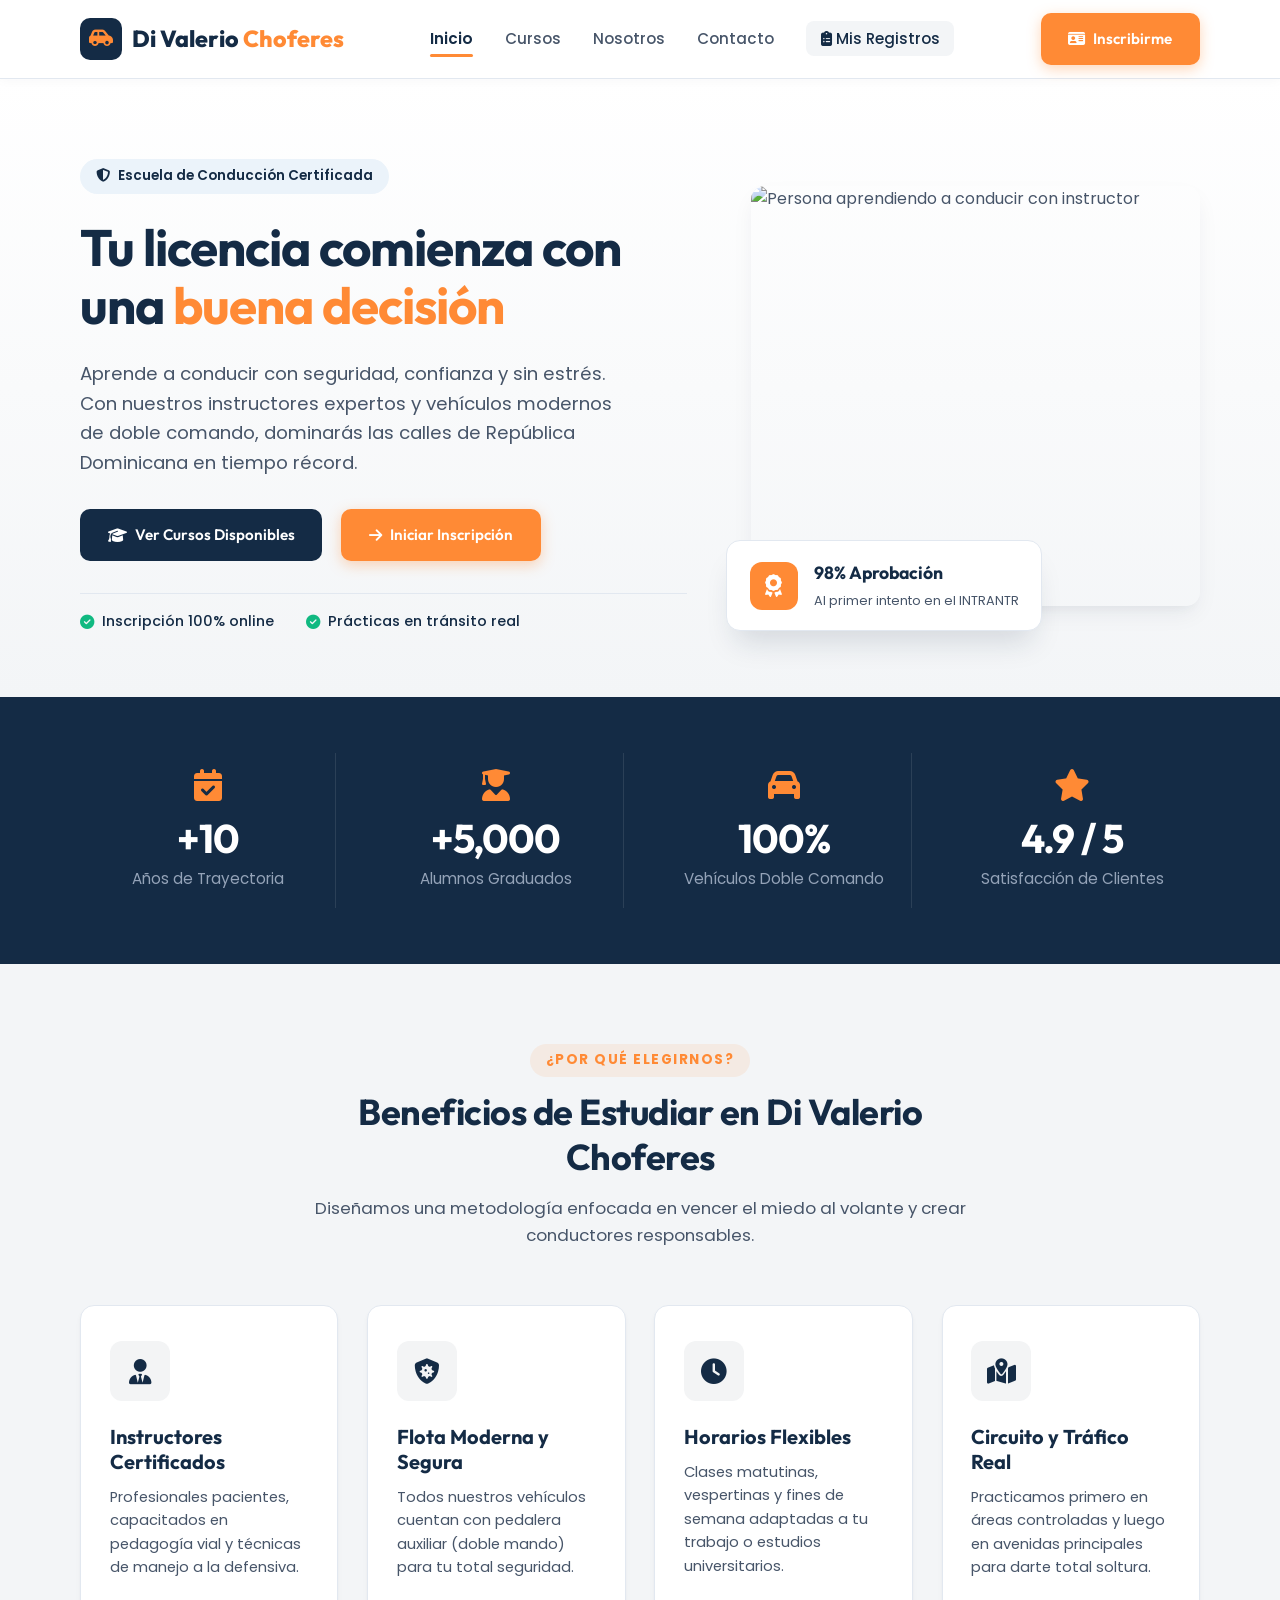
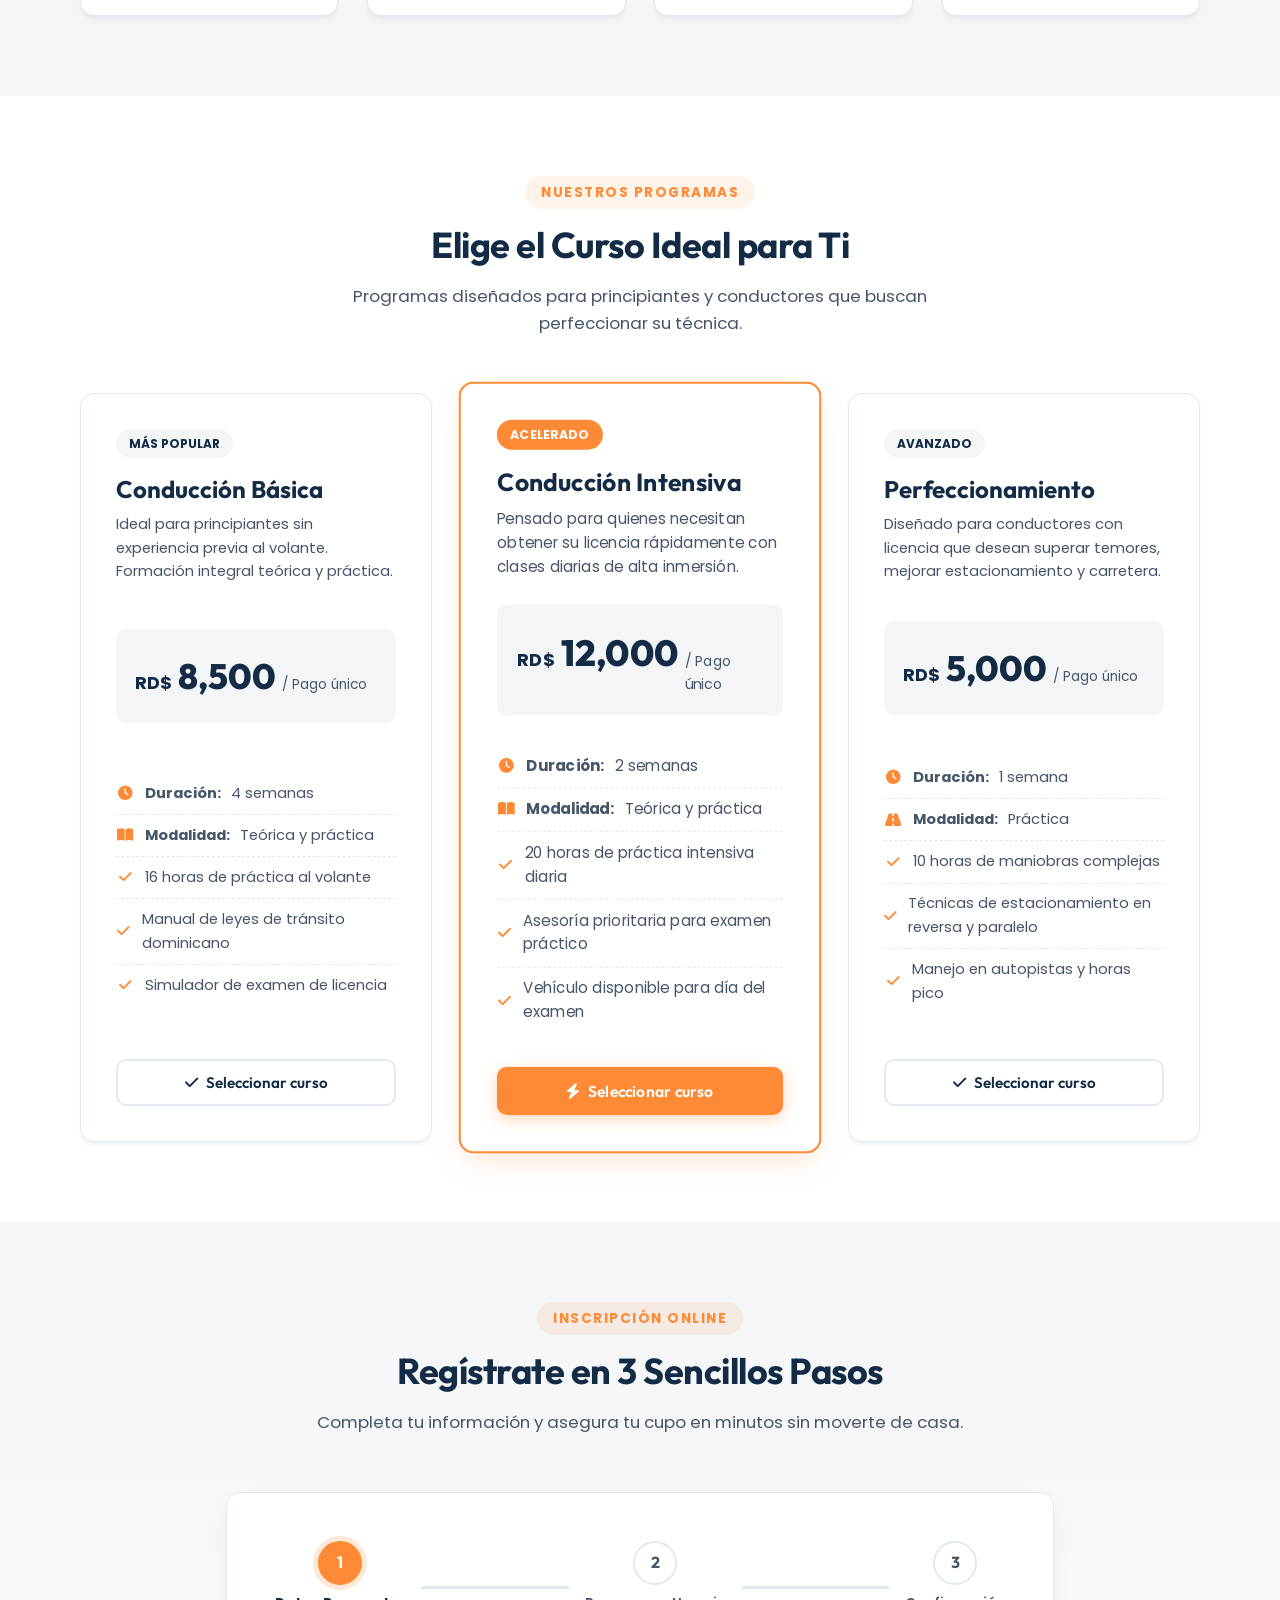
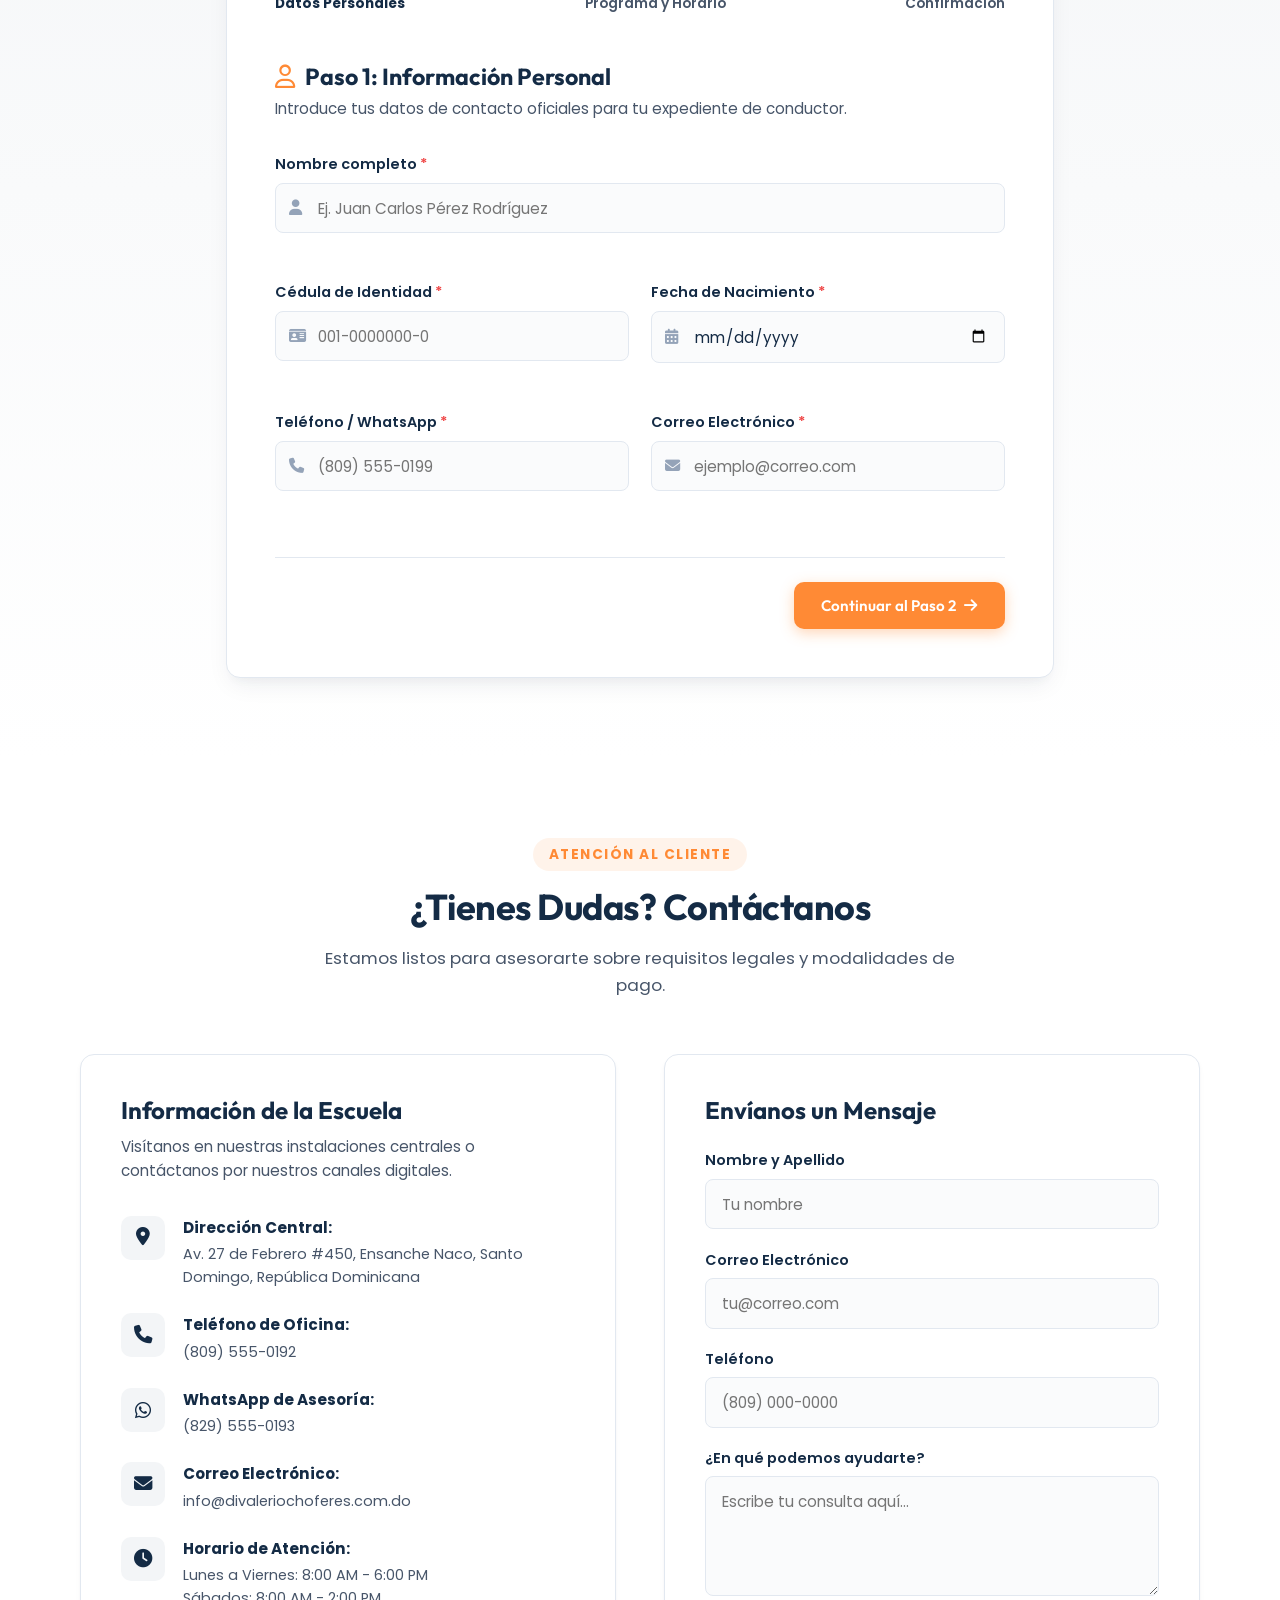
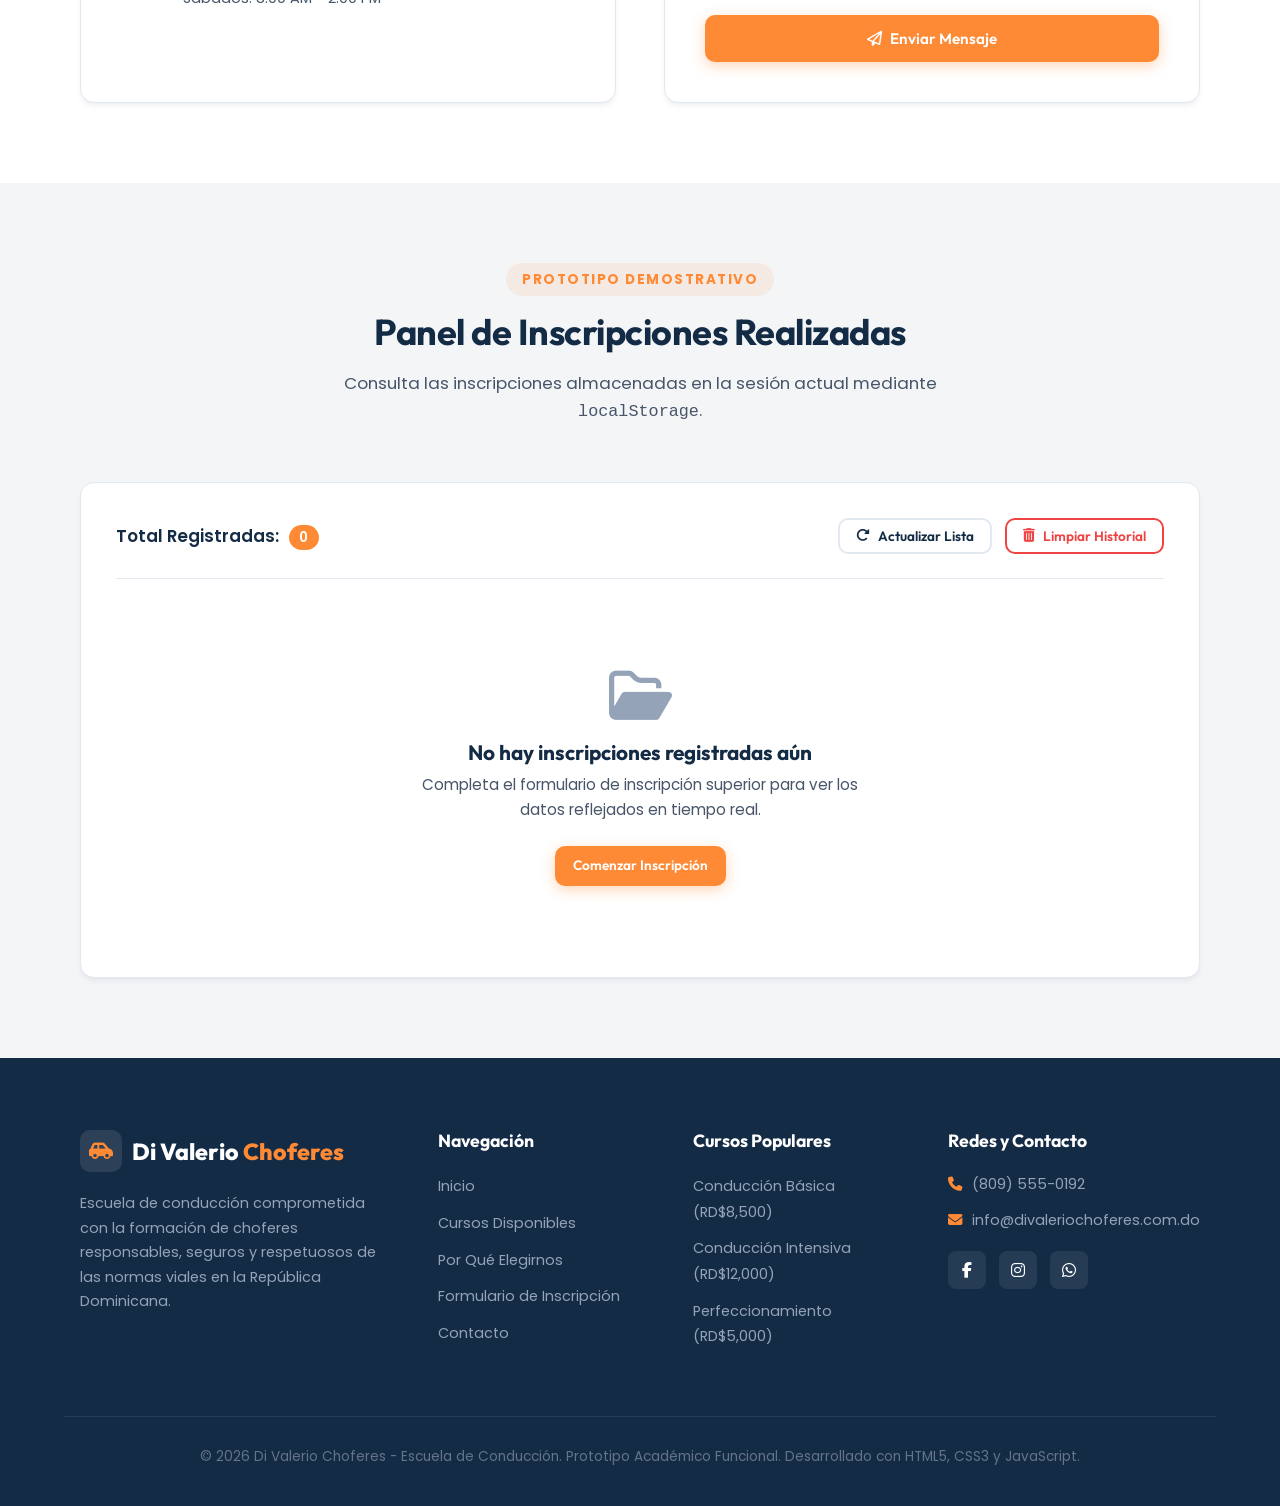
==== commit a13bab74: "Actualizando index" ====
--- a/index.html
+++ b/index.html
@@ -638,7 +638,7 @@
                 <div class="seccion-encabezado">
                     <span class="subtitulo-seccion">Prototipo Demostrativo</span>
                     <h2 class="titulo-seccion">Panel de Inscripciones Realizadas</h2>
-                    <p class="descripcion-seccion">Consulta las inscripciones almacenadas en la sesión actual mediante <code>localStorage</code> sin necesidad de base de datos.</p>
+                    <p class="descripcion-seccion">Consulta las inscripciones almacenadas en la sesión actual mediante <code>localStorage</code>.</p>
                 </div>
 
                 <div class="panel-caja">
